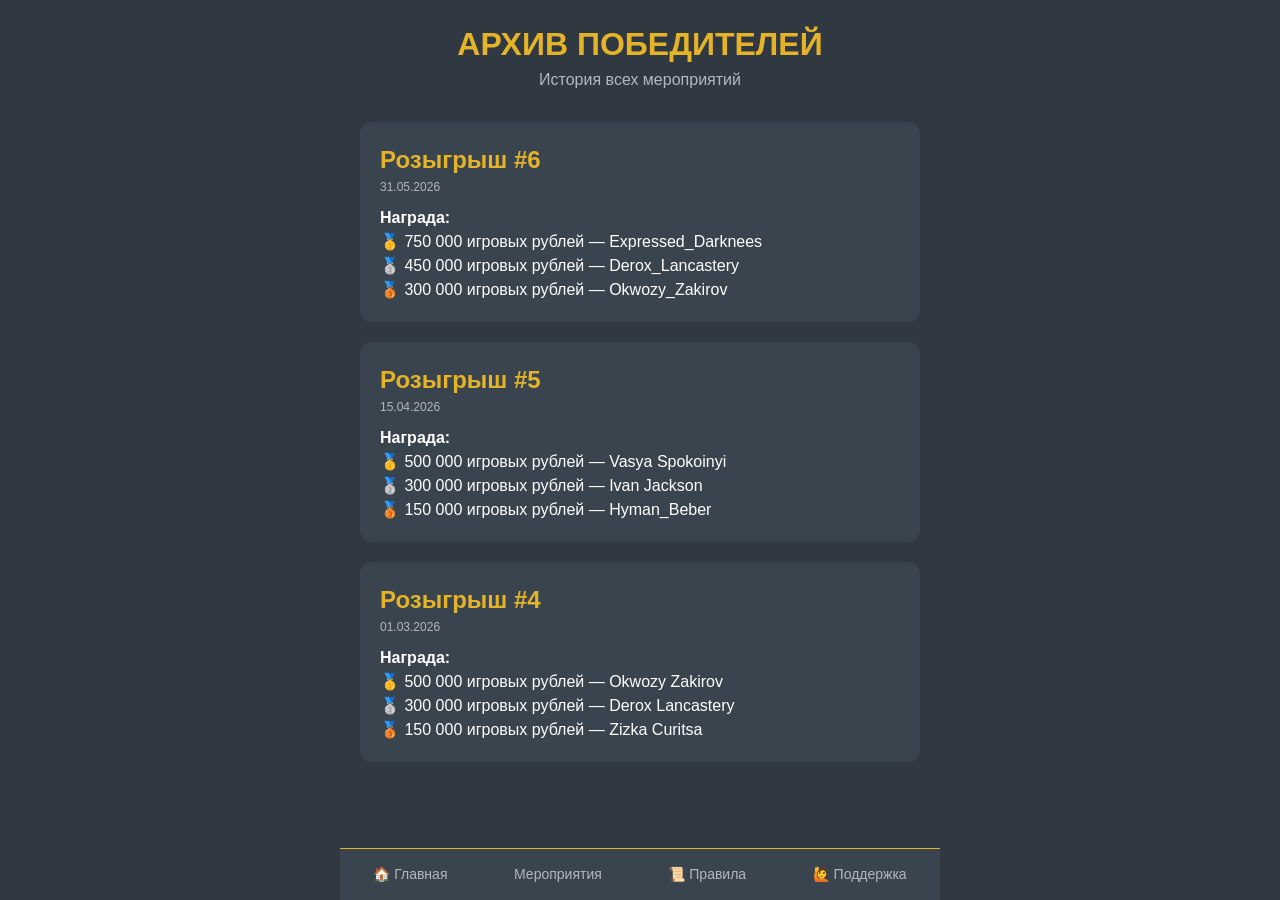
==== archive.html @ 907e0fd8 "Create archive.html" ====
<!DOCTYPE html>
<html lang="ru">
<head>
    <meta charset="UTF-8">
    <meta name="viewport" content="width=device-width, initial-scale=1.0">
    <title>Архив победителей - Grand Mobile Severnyi</title>
    <link rel="stylesheet" href="styles.css">
</head>
<body>

    <header style="text-align: center; margin-bottom: 30px;">
        <h1 class="gold">АРХИВ ПОБЕДИТЕЛЕЙ</h1>
        <p class="gray-text">История всех мероприятий</p>
    </header>

    <div class="card">
        <h2 class="gold">Розыгрыш #6</h2>
        <p class="gray-text" style="font-size: 12px;">31.05.2026</p>
        <p style="margin-top: 10px;"><strong>Награда:</strong></p>
        <p>🥇 750 000 игровых рублей — Expressed_Darknees</p>
        <p>🥈 450 000 игровых рублей — Derox_Lancastery</p>
        <p>🥉 300 000 игровых рублей — Okwozy_Zakirov</p>
    </div>

    <div class="card">
        <h2 class="gold">Розыгрыш #5</h2>
        <p class="gray-text" style="font-size: 12px;">15.04.2026</p>
        <p style="margin-top: 10px;"><strong>Награда:</strong></p>
        <p>🥇 500 000 игровых рублей — Vasya Spokoinyi</p>
        <p>🥈 300 000 игровых рублей — Ivan Jackson</p>
        <p>🥉 150 000 игровых рублей — Hyman_Beber</p>
    </div>

    <div class="card">
        <h2 class="gold">Розыгрыш #4</h2>
        <p class="gray-text" style="font-size: 12px;">01.03.2026</p>
        <p style="margin-top: 10px;"><strong>Награда:</strong></p>
        <p>🥇 500 000 игровых рублей — Okwozy Zakirov</p>
        <p>🥈 300 000 игровых рублей — Derox Lancastery</p>
        <p>🥉 150 000 игровых рублей — Zizka Curitsa</p>
    </div>

    <nav class="bottom-nav">
        <a href="index.html">🏠 Главная</a>
        <a href="events.html"> Мероприятия</a>
        <a href="rules.html">📜 Правила</a>
        <a href="support.html">🙋 Поддержка</a>
    </nav>

</body>
</html>
---- styles.css ----
* {
    margin: 0;
    padding: 0;
    box-sizing: border-box;
}

body {
    background-color: #303841;
    color: #ffffff;
    font-family: 'Segoe UI', Roboto, sans-serif;
    max-width: 600px;
    margin: 0 auto;
    padding: 20px 20px 90px 20px;
    line-height: 1.5;
}

h1, h2, h3 {
    font-weight: 600;
}

.gold {
    color: #e4b328;
}

.gray-text {
    color: #b0b8c1;
}

/* Карточки */
.card {
    background-color: #3a444f;
    border-radius: 12px;
    padding: 20px;
    margin: 20px 0;
}

.card-gold-border {
    border: 2px solid #e4b328;
    box-shadow: 0 0 15px rgba(228, 179, 40, 0.2);
}

/* Кнопки */
.btn {
    background-color: #e4b328;
    color: #303841;
    padding: 12px 24px;
    border-radius: 8px;
    text-decoration: none;
    display: inline-block;
    font-weight: bold;
    margin-top: 10px;
    border: none;
    cursor: pointer;
}

.btn-outline {
    background-color: transparent;
    color: #e4b328;
    border: 2px solid #e4b328;
    padding: 12px 24px;
    border-radius: 8px;
    text-decoration: none;
    display: inline-block;
    font-weight: bold;
    margin-top: 10px;
}

/* Нижняя навигация */
nav.bottom-nav {
    position: fixed;
    bottom: 0;
    left: 0;
    right: 0;
    background-color: #3a444f;
    border-top: 1px solid #e4b328;
    display: flex;
    justify-content: space-around;
    padding: 15px 0;
    max-width: 600px;
    margin: 0 auto;
    z-index: 100;
}

nav.bottom-nav a {
    color: #b0b8c1;
    text-decoration: none;
    font-size: 14px;
}

nav.bottom-nav a.active {
    color: #e4b328;
    font-weight: bold;
}

/* Заголовок страницы */
.page-title {
    text-align: center;
    font-size: 24px;
    margin: 30px 0 20px;
    letter-spacing: 1px;
}

/* Ссылки */
a {
    color: #e4b328;
    text-decoration: none;
}

a:hover {
    text-decoration: underline;
}

/* Таблица */
table {
    width: 100%;
    border-collapse: collapse;
    margin: 20px 0;
}

table th, table td {
    border: 1px solid #e4b328;
    padding: 10px;
    text-align: center;
}

table th {
    background-color: #3a444f;
    color: #e4b328;
}

/* Отзыв */
.review {
    background-color: #3a444f;
    border-radius: 12px;
    padding: 20px;
    margin: 20px 0;
    border-left: 4px solid #e4b328;
}

.review-author {
    color: #e4b328;
    font-weight: bold;
    font-size: 18px;
    margin-bottom: 10px;
}

.review-text {
    font-style: italic;
    color: #b0b8c1;
}
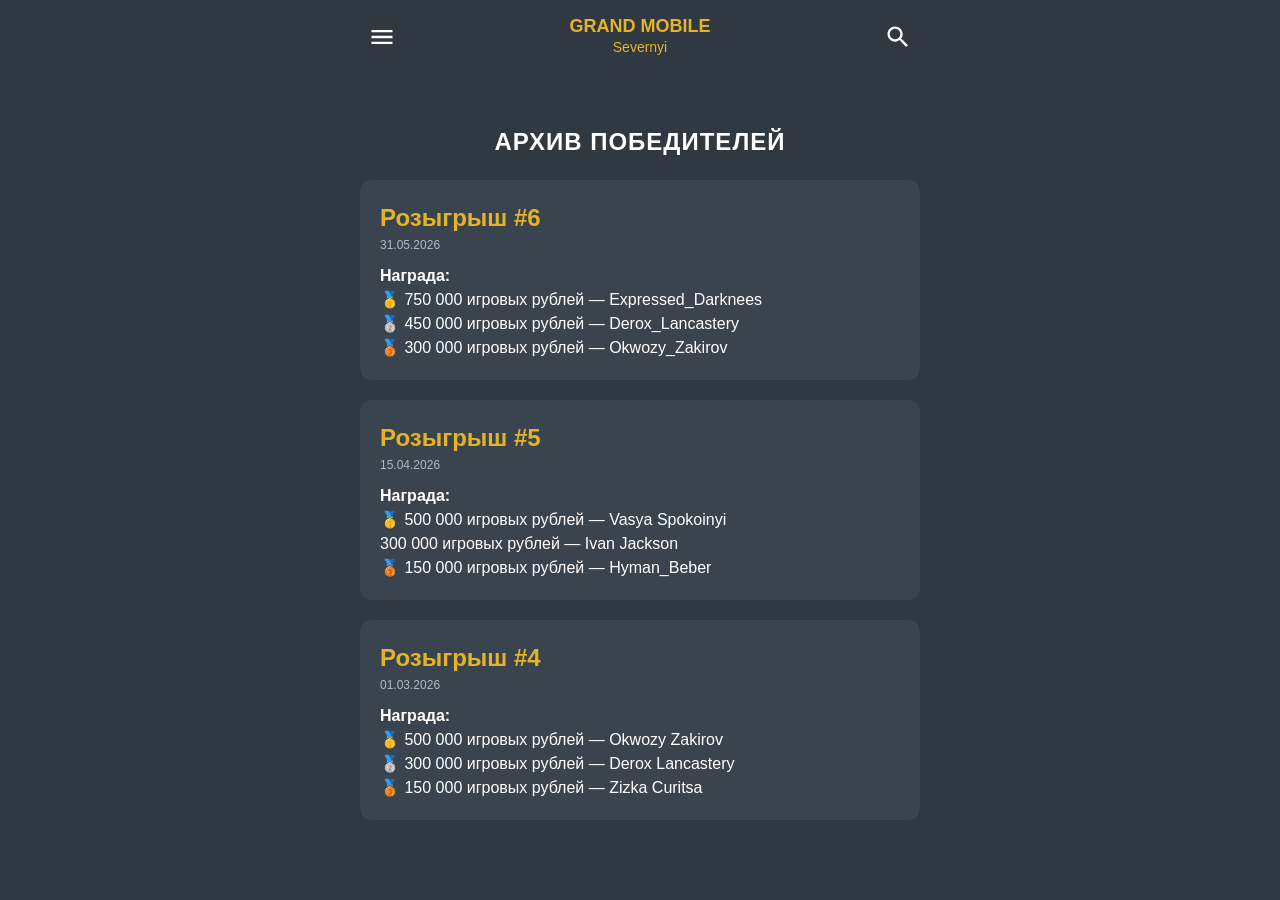
==== commit bfa7a4e0: "Update archive.html" ====
--- a/archive.html
+++ b/archive.html
@@ -8,44 +8,80 @@
 </head>
 <body>
 
-    <header style="text-align: center; margin-bottom: 30px;">
-        <h1 class="gold">АРХИВ ПОБЕДИТЕЛЕЙ</h1>
-        <p class="gray-text">История всех мероприятий</p>
+    <!-- Шапка -->
+    <header class="top-header">
+        <button class="header-icon" onclick="toggleMenu()">
+            <svg viewBox="0 0 24 24"><path d="M3 18h18v-2H3v2zm0-5h18v-2H3v2zm0-7v2h18V6H3z"/></svg>
+        </button>
+        <div class="header-logo">
+            <h1>GRAND MOBILE</h1>
+            <p>Severnyi</p>
+        </div>
+        <button class="header-icon">
+            <svg viewBox="0 0 24 24"><path d="M15.5 14h-.79l-.28-.27C15.41 12.59 16 11.11 16 9.5 16 5.91 13.09 3 9.5 3S3 5.91 3 9.5 5.91 16 9.5 16c1.61 0 3.09-.59 4.23-1.57l.27.28v.79l5 4.99L20.49 19l-4.99-5zm-6 0C7.01 14 5 11.99 5 9.5S7.01 5 9.5 5 14 7.01 14 9.5 11.99 14 9.5 14z"/></svg>
+        </button>
     </header>
 
-    <div class="card">
-        <h2 class="gold">Розыгрыш #6</h2>
-        <p class="gray-text" style="font-size: 12px;">31.05.2026</p>
-        <p style="margin-top: 10px;"><strong>Награда:</strong></p>
-        <p>🥇 750 000 игровых рублей — Expressed_Darknees</p>
-        <p>🥈 450 000 игровых рублей — Derox_Lancastery</p>
-        <p>🥉 300 000 игровых рублей — Okwozy_Zakirov</p>
+    <!-- Боковое меню -->
+    <div class="menu-overlay" id="menuOverlay"></div>
+    <nav class="side-menu" id="sideMenu">
+        <button class="menu-close" onclick="closeMenu()">
+            <svg viewBox="0 0 24 24"><path d="M19 6.41L17.59 5 12 10.59 6.41 5 5 6.41 10.59 12 5 17.59 6.41 19 12 13.41 17.59 19 19 17.59 13.41 12z"/></svg>
+        </button>
+        <ul class="menu-list">
+            <li><a href="index.html"><span class="menu-icon">🏠</span> Главная</a></li>
+            <li>
+                <button onclick="toggleSubmenu()">
+                    <span class="menu-icon">🎉</span> Мероприятия <span class="arrow-icon" id="eventsArrow">▼</span>
+                </button>
+                <div class="submenu" id="eventsSubmenu">
+                    <a href="events.html#referral">Приведи друга</a>
+                    <a href="events.html#lottery">Лотерея</a>
+                    <a href="events.html#auction">Аукцион</a>
+                </div>
+            </li>
+            <li><a href="rules.html"><span class="menu-icon">📜</span> Правила</a></li>
+            <li><a href="archive.html" class="active"><span class="menu-icon"></span> Архив победителей</a></li>
+            <li><a href="reviews.html"><span class="menu-icon">⭐</span> Отзывы</a></li>
+            <li><a href="support.html"><span class="menu-icon">🙋</span> Центр поддержки</a></li>
+        </ul>
+    </nav>
+
+    <!-- Контент -->
+    <div class="content">
+
+        <h2 class="page-title">АРХИВ ПОБЕДИТЕЛЕЙ</h2>
+
+        <div class="card">
+            <h2 class="gold">Розыгрыш #6</h2>
+            <p class="gray-text" style="font-size: 12px;">31.05.2026</p>
+            <p style="margin-top: 10px;"><strong>Награда:</strong></p>
+            <p>🥇 750 000 игровых рублей — Expressed_Darknees</p>
+            <p>🥈 450 000 игровых рублей — Derox_Lancastery</p>
+            <p>🥉 300 000 игровых рублей — Okwozy_Zakirov</p>
+        </div>
+
+        <div class="card">
+            <h2 class="gold">Розыгрыш #5</h2>
+            <p class="gray-text" style="font-size: 12px;">15.04.2026</p>
+            <p style="margin-top: 10px;"><strong>Награда:</strong></p>
+            <p>🥇 500 000 игровых рублей — Vasya Spokoinyi</p>
+            <p> 300 000 игровых рублей — Ivan Jackson</p>
+            <p>🥉 150 000 игровых рублей — Hyman_Beber</p>
+        </div>
+
+        <div class="card">
+            <h2 class="gold">Розыгрыш #4</h2>
+            <p class="gray-text" style="font-size: 12px;">01.03.2026</p>
+            <p style="margin-top: 10px;"><strong>Награда:</strong></p>
+            <p>🥇 500 000 игровых рублей — Okwozy Zakirov</p>
+            <p>🥈 300 000 игровых рублей — Derox Lancastery</p>
+            <p>🥉 150 000 игровых рублей — Zizka Curitsa</p>
+        </div>
+
     </div>
 
-    <div class="card">
-        <h2 class="gold">Розыгрыш #5</h2>
-        <p class="gray-text" style="font-size: 12px;">15.04.2026</p>
-        <p style="margin-top: 10px;"><strong>Награда:</strong></p>
-        <p>🥇 500 000 игровых рублей — Vasya Spokoinyi</p>
-        <p>🥈 300 000 игровых рублей — Ivan Jackson</p>
-        <p>🥉 150 000 игровых рублей — Hyman_Beber</p>
-    </div>
-
-    <div class="card">
-        <h2 class="gold">Розыгрыш #4</h2>
-        <p class="gray-text" style="font-size: 12px;">01.03.2026</p>
-        <p style="margin-top: 10px;"><strong>Награда:</strong></p>
-        <p>🥇 500 000 игровых рублей — Okwozy Zakirov</p>
-        <p>🥈 300 000 игровых рублей — Derox Lancastery</p>
-        <p>🥉 150 000 игровых рублей — Zizka Curitsa</p>
-    </div>
-
-    <nav class="bottom-nav">
-        <a href="index.html">🏠 Главная</a>
-        <a href="events.html"> Мероприятия</a>
-        <a href="rules.html">📜 Правила</a>
-        <a href="support.html">🙋 Поддержка</a>
-    </nav>
+    <script src="script.js"></script>
 
 </body>
-</html>+</html>
--- a/styles.css
+++ b/styles.css
@@ -10,7 +10,7 @@
     font-family: 'Segoe UI', Roboto, sans-serif;
     max-width: 600px;
     margin: 0 auto;
-    padding: 20px 20px 90px 20px;
+    padding: 0;
     line-height: 1.5;
 }
 
@@ -65,33 +65,6 @@
     margin-top: 10px;
 }
 
-/* Нижняя навигация */
-nav.bottom-nav {
-    position: fixed;
-    bottom: 0;
-    left: 0;
-    right: 0;
-    background-color: #3a444f;
-    border-top: 1px solid #e4b328;
-    display: flex;
-    justify-content: space-around;
-    padding: 15px 0;
-    max-width: 600px;
-    margin: 0 auto;
-    z-index: 100;
-}
-
-nav.bottom-nav a {
-    color: #b0b8c1;
-    text-decoration: none;
-    font-size: 14px;
-}
-
-nav.bottom-nav a.active {
-    color: #e4b328;
-    font-weight: bold;
-}
-
 /* Заголовок страницы */
 .page-title {
     text-align: center;
@@ -147,4 +120,182 @@
 .review-text {
     font-style: italic;
     color: #b0b8c1;
-}+}
+
+/* ===== ШАПКА ===== */
+.top-header {
+    display: flex;
+    justify-content: space-between;
+    align-items: center;
+    padding: 15px 20px;
+    background-color: #303841;
+    position: sticky;
+    top: 0;
+    z-index: 50;
+}
+
+.header-icon {
+    background: none;
+    border: none;
+    cursor: pointer;
+    padding: 8px;
+    display: flex;
+    align-items: center;
+    justify-content: center;
+}
+
+.header-icon svg {
+    width: 28px;
+    height: 28px;
+    fill: #ffffff;
+}
+
+.header-logo {
+    text-align: center;
+    flex: 1;
+}
+
+.header-logo h1 {
+    color: #e4b328;
+    font-size: 18px;
+    margin: 0;
+    line-height: 1.2;
+}
+
+.header-logo p {
+    color: #e4b328;
+    font-size: 14px;
+    margin: 0;
+}
+
+/* ===== БОКОВОЕ МЕНЮ ===== */
+.menu-overlay {
+    position: fixed;
+    top: 0;
+    left: 0;
+    right: 0;
+    bottom: 0;
+    background: rgba(0, 0, 0, 0.5);
+    z-index: 99;
+    opacity: 0;
+    visibility: hidden;
+    transition: all 0.3s ease;
+}
+
+.menu-overlay.open {
+    opacity: 1;
+    visibility: visible;
+}
+
+.side-menu {
+    position: fixed;
+    top: 0;
+    left: -300px;
+    width: 280px;
+    height: 100%;
+    background-color: #303841;
+    z-index: 100;
+    transition: left 0.3s ease;
+    overflow-y: auto;
+    padding: 20px 0;
+}
+
+.side-menu.open {
+    left: 0;
+}
+
+.menu-close {
+    position: absolute;
+    top: 15px;
+    right: 15px;
+    background: none;
+    border: none;
+    cursor: pointer;
+    padding: 8px;
+}
+
+.menu-close svg {
+    width: 24px;
+    height: 24px;
+    fill: #ffffff;
+}
+
+.menu-list {
+    list-style: none;
+    padding: 0;
+    margin: 60px 0 0 0;
+}
+
+.menu-list li {
+    border-bottom: 1px solid #3a444f;
+}
+
+.menu-list a, .menu-list button {
+    display: flex;
+    align-items: center;
+    padding: 16px 20px;
+    color: #ffffff;
+    text-decoration: none;
+    font-size: 16px;
+    transition: background 0.2s;
+    width: 100%;
+    background: none;
+    border: none;
+    cursor: pointer;
+    text-align: left;
+    font-family: inherit;
+}
+
+.menu-list a:hover, .menu-list button:hover {
+    background-color: #3a444f;
+}
+
+.menu-list a.active {
+    color: #e4b328;
+    background-color: #3a444f;
+}
+
+.menu-icon {
+    margin-right: 12px;
+    font-size: 20px;
+    width: 24px;
+    text-align: center;
+}
+
+/* Подменю мероприятий */
+.submenu {
+    max-height: 0;
+    overflow: hidden;
+    transition: max-height 0.3s ease;
+    background-color: #2a3239;
+}
+
+.submenu.open {
+    max-height: 200px;
+}
+
+.submenu a {
+    padding-left: 56px;
+    font-size: 14px;
+    color: #b0b8c1;
+}
+
+.submenu a::before {
+    content: '🎁';
+    margin-right: 8px;
+}
+
+.arrow-icon {
+    margin-left: auto;
+    transition: transform 0.3s ease;
+    font-size: 12px;
+}
+
+.arrow-icon.rotated {
+    transform: rotate(180deg);
+}
+
+/* Контент */
+.content {
+    padding: 20px;
+}
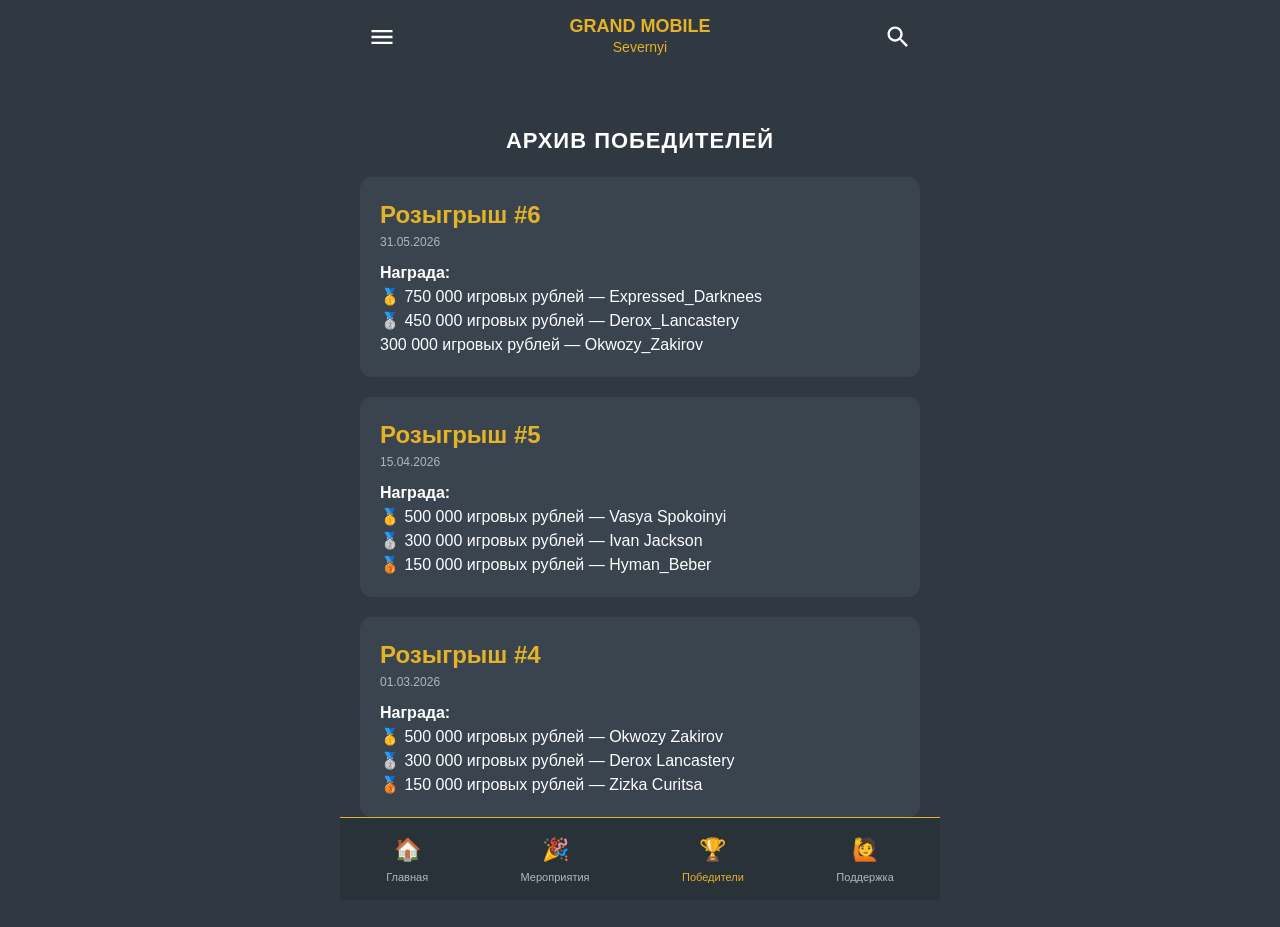
==== commit 5890fa7e: "Update archive.html" ====
--- a/archive.html
+++ b/archive.html
@@ -8,21 +8,16 @@
 </head>
 <body>
 
-    <!-- Шапка -->
     <header class="top-header">
         <button class="header-icon" onclick="toggleMenu()">
             <svg viewBox="0 0 24 24"><path d="M3 18h18v-2H3v2zm0-5h18v-2H3v2zm0-7v2h18V6H3z"/></svg>
         </button>
-        <div class="header-logo">
-            <h1>GRAND MOBILE</h1>
-            <p>Severnyi</p>
-        </div>
+        <div class="header-logo"><h1>GRAND MOBILE</h1><p>Severnyi</p></div>
         <button class="header-icon">
             <svg viewBox="0 0 24 24"><path d="M15.5 14h-.79l-.28-.27C15.41 12.59 16 11.11 16 9.5 16 5.91 13.09 3 9.5 3S3 5.91 3 9.5 5.91 16 9.5 16c1.61 0 3.09-.59 4.23-1.57l.27.28v.79l5 4.99L20.49 19l-4.99-5zm-6 0C7.01 14 5 11.99 5 9.5S7.01 5 9.5 5 14 7.01 14 9.5 11.99 14 9.5 14z"/></svg>
         </button>
     </header>
 
-    <!-- Боковое меню -->
     <div class="menu-overlay" id="menuOverlay"></div>
     <nav class="side-menu" id="sideMenu">
         <button class="menu-close" onclick="closeMenu()">
@@ -47,9 +42,7 @@
         </ul>
     </nav>
 
-    <!-- Контент -->
     <div class="content">
-
         <h2 class="page-title">АРХИВ ПОБЕДИТЕЛЕЙ</h2>
 
         <div class="card">
@@ -58,7 +51,7 @@
             <p style="margin-top: 10px;"><strong>Награда:</strong></p>
             <p>🥇 750 000 игровых рублей — Expressed_Darknees</p>
             <p>🥈 450 000 игровых рублей — Derox_Lancastery</p>
-            <p>🥉 300 000 игровых рублей — Okwozy_Zakirov</p>
+            <p> 300 000 игровых рублей — Okwozy_Zakirov</p>
         </div>
 
         <div class="card">
@@ -66,7 +59,7 @@
             <p class="gray-text" style="font-size: 12px;">15.04.2026</p>
             <p style="margin-top: 10px;"><strong>Награда:</strong></p>
             <p>🥇 500 000 игровых рублей — Vasya Spokoinyi</p>
-            <p> 300 000 игровых рублей — Ivan Jackson</p>
+            <p>🥈 300 000 игровых рублей — Ivan Jackson</p>
             <p>🥉 150 000 игровых рублей — Hyman_Beber</p>
         </div>
 
@@ -78,10 +71,15 @@
             <p>🥈 300 000 игровых рублей — Derox Lancastery</p>
             <p>🥉 150 000 игровых рублей — Zizka Curitsa</p>
         </div>
-
     </div>
 
+    <nav class="bottom-nav">
+        <a href="index.html"><span class="bottom-nav-icon">🏠</span><span>Главная</span></a>
+        <a href="events.html"><span class="bottom-nav-icon">🎉</span><span>Мероприятия</span></a>
+        <a href="archive.html" class="active"><span class="bottom-nav-icon">🏆</span><span>Победители</span></a>
+        <a href="support.html"><span class="bottom-nav-icon">🙋</span><span>Поддержка</span></a>
+    </nav>
+
     <script src="script.js"></script>
-
 </body>
 </html>
--- a/styles.css
+++ b/styles.css
@@ -10,21 +10,12 @@
     font-family: 'Segoe UI', Roboto, sans-serif;
     max-width: 600px;
     margin: 0 auto;
-    padding: 0;
     line-height: 1.5;
 }
 
-h1, h2, h3 {
-    font-weight: 600;
-}
-
-.gold {
-    color: #e4b328;
-}
-
-.gray-text {
-    color: #b0b8c1;
-}
+h1, h2, h3 { font-weight: 600; }
+.gold { color: #e4b328; }
+.gray-text { color: #b0b8c1; }
 
 /* Карточки */
 .card {
@@ -33,7 +24,6 @@
     padding: 20px;
     margin: 20px 0;
 }
-
 .card-gold-border {
     border: 2px solid #e4b328;
     box-shadow: 0 0 15px rgba(228, 179, 40, 0.2);
@@ -52,7 +42,6 @@
     border: none;
     cursor: pointer;
 }
-
 .btn-outline {
     background-color: transparent;
     color: #e4b328;
@@ -65,41 +54,22 @@
     margin-top: 10px;
 }
 
-/* Заголовок страницы */
+/* Заголовки секций */
 .page-title {
     text-align: center;
-    font-size: 24px;
+    font-size: 22px;
     margin: 30px 0 20px;
     letter-spacing: 1px;
 }
 
 /* Ссылки */
-a {
-    color: #e4b328;
-    text-decoration: none;
-}
-
-a:hover {
-    text-decoration: underline;
-}
+a { color: #e4b328; text-decoration: none; }
+a:hover { text-decoration: underline; }
 
 /* Таблица */
-table {
-    width: 100%;
-    border-collapse: collapse;
-    margin: 20px 0;
-}
-
-table th, table td {
-    border: 1px solid #e4b328;
-    padding: 10px;
-    text-align: center;
-}
-
-table th {
-    background-color: #3a444f;
-    color: #e4b328;
-}
+table { width: 100%; border-collapse: collapse; margin: 20px 0; }
+table th, table td { border: 1px solid #e4b328; padding: 10px; text-align: center; }
+table th { background-color: #3a444f; color: #e4b328; }
 
 /* Отзыв */
 .review {
@@ -109,18 +79,8 @@
     margin: 20px 0;
     border-left: 4px solid #e4b328;
 }
-
-.review-author {
-    color: #e4b328;
-    font-weight: bold;
-    font-size: 18px;
-    margin-bottom: 10px;
-}
-
-.review-text {
-    font-style: italic;
-    color: #b0b8c1;
-}
+.review-author { color: #e4b328; font-weight: bold; font-size: 18px; margin-bottom: 10px; }
+.review-text { font-style: italic; color: #b0b8c1; }
 
 /* ===== ШАПКА ===== */
 .top-header {
@@ -133,169 +93,73 @@
     top: 0;
     z-index: 50;
 }
-
 .header-icon {
-    background: none;
-    border: none;
-    cursor: pointer;
-    padding: 8px;
-    display: flex;
-    align-items: center;
-    justify-content: center;
+    background: none; border: none; cursor: pointer; padding: 8px;
+    display: flex; align-items: center; justify-content: center;
 }
-
-.header-icon svg {
-    width: 28px;
-    height: 28px;
-    fill: #ffffff;
-}
-
-.header-logo {
-    text-align: center;
-    flex: 1;
-}
-
-.header-logo h1 {
-    color: #e4b328;
-    font-size: 18px;
-    margin: 0;
-    line-height: 1.2;
-}
-
-.header-logo p {
-    color: #e4b328;
-    font-size: 14px;
-    margin: 0;
-}
+.header-icon svg { width: 28px; height: 28px; fill: #ffffff; }
+.header-logo { text-align: center; flex: 1; }
+.header-logo h1 { color: #e4b328; font-size: 18px; margin: 0; line-height: 1.2; }
+.header-logo p { color: #e4b328; font-size: 14px; margin: 0; }
 
 /* ===== БОКОВОЕ МЕНЮ ===== */
 .menu-overlay {
-    position: fixed;
-    top: 0;
-    left: 0;
-    right: 0;
-    bottom: 0;
-    background: rgba(0, 0, 0, 0.5);
-    z-index: 99;
-    opacity: 0;
-    visibility: hidden;
-    transition: all 0.3s ease;
+    position: fixed; top: 0; left: 0; right: 0; bottom: 0;
+    background: rgba(0, 0, 0, 0.5); z-index: 99;
+    opacity: 0; visibility: hidden; transition: all 0.3s ease;
 }
-
-.menu-overlay.open {
-    opacity: 1;
-    visibility: visible;
-}
+.menu-overlay.open { opacity: 1; visibility: visible; }
 
 .side-menu {
-    position: fixed;
-    top: 0;
-    left: -300px;
-    width: 280px;
-    height: 100%;
-    background-color: #303841;
-    z-index: 100;
-    transition: left 0.3s ease;
-    overflow-y: auto;
-    padding: 20px 0;
+    position: fixed; top: 0; left: -300px; width: 280px; height: 100%;
+    background-color: #303841; z-index: 100; transition: left 0.3s ease;
+    overflow-y: auto; padding: 20px 0;
 }
-
-.side-menu.open {
-    left: 0;
-}
+.side-menu.open { left: 0; }
 
 .menu-close {
-    position: absolute;
-    top: 15px;
-    right: 15px;
-    background: none;
-    border: none;
-    cursor: pointer;
-    padding: 8px;
+    position: absolute; top: 15px; right: 15px;
+    background: none; border: none; cursor: pointer; padding: 8px;
 }
+.menu-close svg { width: 24px; height: 24px; fill: #ffffff; }
 
-.menu-close svg {
-    width: 24px;
-    height: 24px;
-    fill: #ffffff;
+.menu-list { list-style: none; padding: 0; margin: 60px 0 0 0; }
+.menu-list li { border-bottom: 1px solid #3a444f; }
+.menu-list a, .menu-list button {
+    display: flex; align-items: center; padding: 16px 20px;
+    color: #ffffff; text-decoration: none; font-size: 16px;
+    transition: background 0.2s; width: 100%; background: none;
+    border: none; cursor: pointer; text-align: left; font-family: inherit;
 }
+.menu-list a:hover, .menu-list button:hover { background-color: #3a444f; text-decoration: none; }
+.menu-list a.active { color: #e4b328; background-color: #3a444f; }
+.menu-icon { margin-right: 12px; font-size: 20px; width: 24px; text-align: center; }
 
-.menu-list {
-    list-style: none;
-    padding: 0;
-    margin: 60px 0 0 0;
-}
-
-.menu-list li {
-    border-bottom: 1px solid #3a444f;
-}
-
-.menu-list a, .menu-list button {
-    display: flex;
-    align-items: center;
-    padding: 16px 20px;
-    color: #ffffff;
-    text-decoration: none;
-    font-size: 16px;
-    transition: background 0.2s;
-    width: 100%;
-    background: none;
-    border: none;
-    cursor: pointer;
-    text-align: left;
-    font-family: inherit;
-}
-
-.menu-list a:hover, .menu-list button:hover {
-    background-color: #3a444f;
-}
-
-.menu-list a.active {
-    color: #e4b328;
-    background-color: #3a444f;
-}
-
-.menu-icon {
-    margin-right: 12px;
-    font-size: 20px;
-    width: 24px;
-    text-align: center;
-}
-
-/* Подменю мероприятий */
 .submenu {
-    max-height: 0;
-    overflow: hidden;
-    transition: max-height 0.3s ease;
+    max-height: 0; overflow: hidden; transition: max-height 0.3s ease;
     background-color: #2a3239;
 }
+.submenu.open { max-height: 200px; }
+.submenu a { padding-left: 56px; font-size: 14px; color: #b0b8c1; }
+.submenu a::before { content: '🎁'; margin-right: 8px; }
+.arrow-icon { margin-left: auto; transition: transform 0.3s ease; font-size: 12px; }
+.arrow-icon.rotated { transform: rotate(180deg); }
 
-.submenu.open {
-    max-height: 200px;
+/* ===== НИЖНЯЯ НАВИГАЦИЯ (КАК В ПРИЛОЖЕНИИ) ===== */
+.bottom-nav {
+    position: fixed; bottom: 0; left: 0; right: 0;
+    background-color: #2a3239; border-top: 1px solid #e4b328;
+    display: flex; justify-content: space-around;
+    padding: 10px 0; max-width: 600px; margin: 0 auto; z-index: 100;
 }
+.bottom-nav a {
+    display: flex; flex-direction: column; align-items: center;
+    text-decoration: none; color: #b0b8c1; font-size: 11px;
+    padding: 5px 10px; transition: color 0.2s;
+}
+.bottom-nav a:hover { color: #e4b328; text-decoration: none; }
+.bottom-nav a.active { color: #e4b328; }
+.bottom-nav-icon { font-size: 22px; margin-bottom: 3px; }
 
-.submenu a {
-    padding-left: 56px;
-    font-size: 14px;
-    color: #b0b8c1;
-}
-
-.submenu a::before {
-    content: '🎁';
-    margin-right: 8px;
-}
-
-.arrow-icon {
-    margin-left: auto;
-    transition: transform 0.3s ease;
-    font-size: 12px;
-}
-
-.arrow-icon.rotated {
-    transform: rotate(180deg);
-}
-
-/* Контент */
-.content {
-    padding: 20px;
-}
+/* Отступ для контента, чтобы нижняя панель не перекрывала текст */
+.content { padding: 20px 20px 90px 20px; }
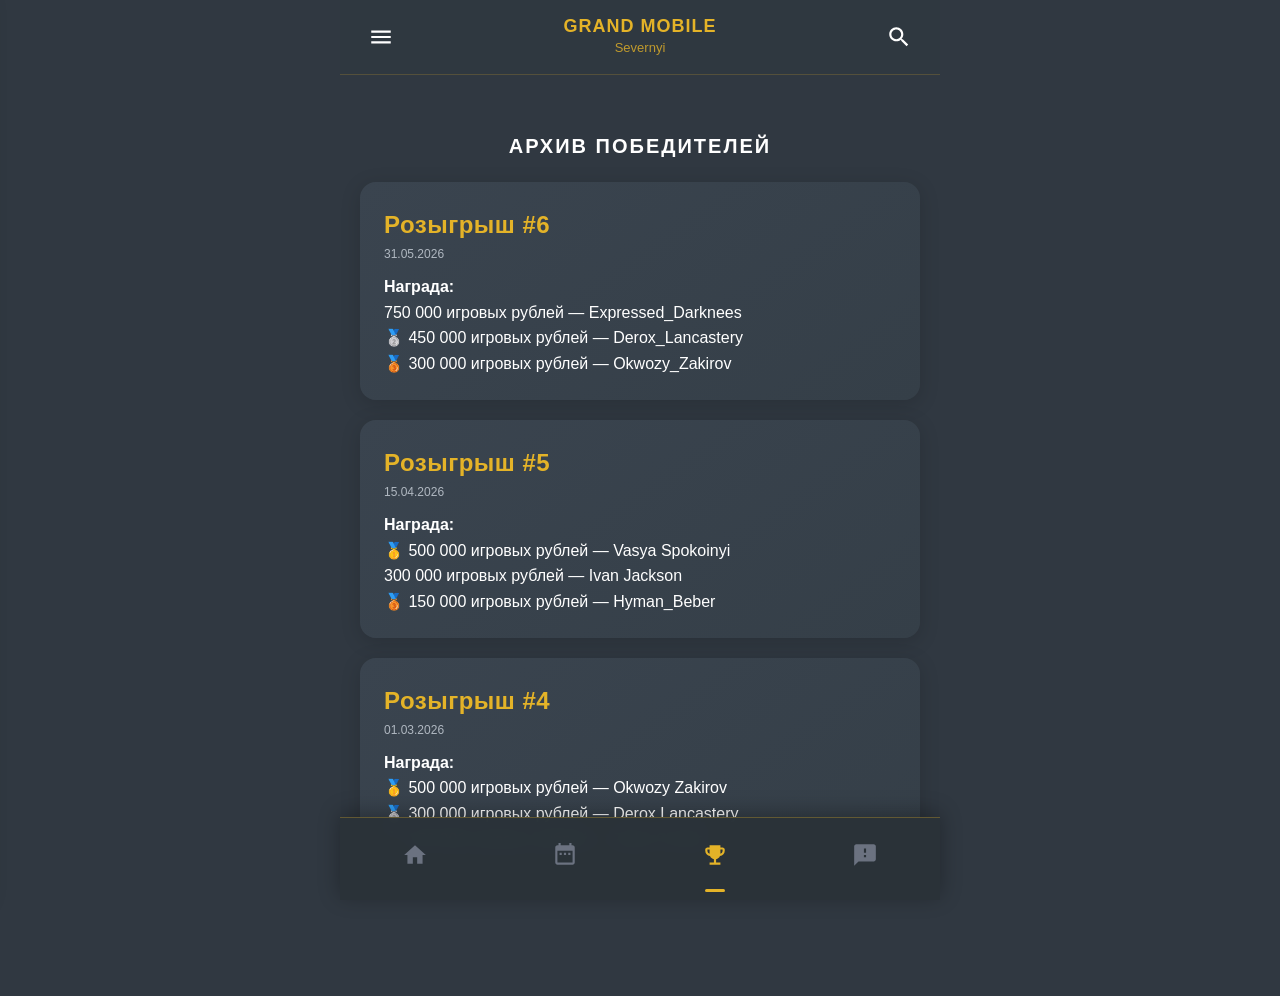
==== commit 791ad64c: "Update archive.html" ====
--- a/archive.html
+++ b/archive.html
@@ -36,37 +36,37 @@
                 </div>
             </li>
             <li><a href="rules.html"><span class="menu-icon">📜</span> Правила</a></li>
-            <li><a href="archive.html" class="active"><span class="menu-icon"></span> Архив победителей</a></li>
+            <li><a href="archive.html" class="active"><span class="menu-icon">🏆</span> Архив победителей</a></li>
             <li><a href="reviews.html"><span class="menu-icon">⭐</span> Отзывы</a></li>
             <li><a href="support.html"><span class="menu-icon">🙋</span> Центр поддержки</a></li>
         </ul>
     </nav>
 
     <div class="content">
-        <h2 class="page-title">АРХИВ ПОБЕДИТЕЛЕЙ</h2>
+        <h2 class="page-title">Архив победителей</h2>
 
         <div class="card">
             <h2 class="gold">Розыгрыш #6</h2>
             <p class="gray-text" style="font-size: 12px;">31.05.2026</p>
-            <p style="margin-top: 10px;"><strong>Награда:</strong></p>
-            <p>🥇 750 000 игровых рублей — Expressed_Darknees</p>
+            <p class="mt-10"><strong>Награда:</strong></p>
+            <p> 750 000 игровых рублей — Expressed_Darknees</p>
             <p>🥈 450 000 игровых рублей — Derox_Lancastery</p>
-            <p> 300 000 игровых рублей — Okwozy_Zakirov</p>
+            <p>🥉 300 000 игровых рублей — Okwozy_Zakirov</p>
         </div>
 
         <div class="card">
             <h2 class="gold">Розыгрыш #5</h2>
             <p class="gray-text" style="font-size: 12px;">15.04.2026</p>
-            <p style="margin-top: 10px;"><strong>Награда:</strong></p>
+            <p class="mt-10"><strong>Награда:</strong></p>
             <p>🥇 500 000 игровых рублей — Vasya Spokoinyi</p>
-            <p>🥈 300 000 игровых рублей — Ivan Jackson</p>
+            <p> 300 000 игровых рублей — Ivan Jackson</p>
             <p>🥉 150 000 игровых рублей — Hyman_Beber</p>
         </div>
 
         <div class="card">
             <h2 class="gold">Розыгрыш #4</h2>
             <p class="gray-text" style="font-size: 12px;">01.03.2026</p>
-            <p style="margin-top: 10px;"><strong>Награда:</strong></p>
+            <p class="mt-10"><strong>Награда:</strong></p>
             <p>🥇 500 000 игровых рублей — Okwozy Zakirov</p>
             <p>🥈 300 000 игровых рублей — Derox Lancastery</p>
             <p>🥉 150 000 игровых рублей — Zizka Curitsa</p>
@@ -74,10 +74,18 @@
     </div>
 
     <nav class="bottom-nav">
-        <a href="index.html"><span class="bottom-nav-icon">🏠</span><span>Главная</span></a>
-        <a href="events.html"><span class="bottom-nav-icon">🎉</span><span>Мероприятия</span></a>
-        <a href="archive.html" class="active"><span class="bottom-nav-icon">🏆</span><span>Победители</span></a>
-        <a href="support.html"><span class="bottom-nav-icon">🙋</span><span>Поддержка</span></a>
+        <a href="index.html" title="Главная">
+            <span class="bottom-nav-icon"><svg viewBox="0 0 24 24"><path d="M10 20v-6h4v6h5v-8h3L12 3 2 12h3v8z"/></svg></span>
+        </a>
+        <a href="events.html" title="Мероприятия">
+            <span class="bottom-nav-icon"><svg viewBox="0 0 24 24"><path d="M19 3h-1V1h-2v2H8V1H6v2H5c-1.11 0-1.99.9-1.99 2L3 19c0 1.1.89 2 2 2h14c1.1 0 2-.9 2-2V5c0-1.1-.9-2-2-2zm0 16H5V8h14v11zM9 10H7v2h2v-2zm4 0h-2v2h2v-2zm4 0h-2v2h2v-2z"/></svg></span>
+        </a>
+        <a href="archive.html" class="active" title="Победители">
+            <span class="bottom-nav-icon"><svg viewBox="0 0 24 24"><path d="M19 5h-2V3H7v2H5c-1.1 0-2 .9-2 2v1c0 2.55 1.92 4.63 4.39 4.94.63 1.5 1.98 2.63 3.61 2.96V19H7v2h10v-2h-4v-3.1c1.63-.33 2.98-1.46 3.61-2.96C19.08 12.63 21 10.55 21 8V7c0-1.1-.9-2-2-2zM5 8V7h2v3.82C5.84 10.4 5 9.3 5 8zm14 0c0 1.3-.84 2.4-2 2.82V7h2v1z"/></svg></span>
+        </a>
+        <a href="support.html" title="Поддержка">
+            <span class="bottom-nav-icon"><svg viewBox="0 0 24 24"><path d="M20 2H4c-1.1 0-1.99.9-1.99 2L2 22l4-4h14c1.1 0 2-.9 2-2V4c0-1.1-.9-2-2-2zm-7 12h-2v-2h2v2zm0-4h-2V6h2v4z"/></svg></span>
+        </a>
     </nav>
 
     <script src="script.js"></script>
--- a/styles.css
+++ b/styles.css
@@ -7,159 +7,252 @@
 body {
     background-color: #303841;
     color: #ffffff;
-    font-family: 'Segoe UI', Roboto, sans-serif;
+    font-family: -apple-system, BlinkMacSystemFont, 'Segoe UI', Roboto, sans-serif;
     max-width: 600px;
     margin: 0 auto;
-    line-height: 1.5;
-}
-
-h1, h2, h3 { font-weight: 600; }
+    line-height: 1.6;
+    -webkit-font-smoothing: antialiased;
+}
+
+h1, h2, h3 { font-weight: 600; letter-spacing: 0.5px; }
 .gold { color: #e4b328; }
 .gray-text { color: #b0b8c1; }
 
-/* Карточки */
+/* ===== КАРТОЧКИ ===== */
 .card {
-    background-color: #3a444f;
-    border-radius: 12px;
-    padding: 20px;
+    background: linear-gradient(145deg, #3a444f, #353f48);
+    border-radius: 16px;
+    padding: 24px;
     margin: 20px 0;
-}
+    box-shadow: 0 4px 20px rgba(0, 0, 0, 0.15);
+    transition: transform 0.2s ease;
+}
+.card:hover { transform: translateY(-2px); }
+
 .card-gold-border {
     border: 2px solid #e4b328;
-    box-shadow: 0 0 15px rgba(228, 179, 40, 0.2);
-}
-
-/* Кнопки */
+    box-shadow: 0 0 25px rgba(228, 179, 40, 0.25), 0 4px 20px rgba(0, 0, 0, 0.15);
+}
+
+/* ===== КНОПКИ ===== */
 .btn {
-    background-color: #e4b328;
+    background: linear-gradient(135deg, #e4b328, #c99a1f);
     color: #303841;
-    padding: 12px 24px;
-    border-radius: 8px;
+    padding: 14px 28px;
+    border-radius: 12px;
     text-decoration: none;
     display: inline-block;
-    font-weight: bold;
-    margin-top: 10px;
+    font-weight: 700;
+    margin-top: 15px;
     border: none;
     cursor: pointer;
-}
+    transition: all 0.2s ease;
+    box-shadow: 0 4px 15px rgba(228, 179, 40, 0.3);
+}
+.btn:hover {
+    transform: translateY(-2px);
+    box-shadow: 0 6px 20px rgba(228, 179, 40, 0.4);
+    text-decoration: none;
+    color: #303841;
+}
+
 .btn-outline {
-    background-color: transparent;
+    background: transparent;
     color: #e4b328;
     border: 2px solid #e4b328;
-    padding: 12px 24px;
-    border-radius: 8px;
+    padding: 14px 28px;
+    border-radius: 12px;
     text-decoration: none;
     display: inline-block;
-    font-weight: bold;
-    margin-top: 10px;
-}
-
-/* Заголовки секций */
+    font-weight: 700;
+    margin-top: 15px;
+    transition: all 0.2s ease;
+}
+.btn-outline:hover {
+    background: #e4b328;
+    color: #303841;
+    text-decoration: none;
+}
+
+/* ===== ЗАГОЛОВКИ СЕКЦИЙ ===== */
 .page-title {
     text-align: center;
-    font-size: 22px;
-    margin: 30px 0 20px;
-    letter-spacing: 1px;
-}
-
-/* Ссылки */
-a { color: #e4b328; text-decoration: none; }
-a:hover { text-decoration: underline; }
-
-/* Таблица */
-table { width: 100%; border-collapse: collapse; margin: 20px 0; }
-table th, table td { border: 1px solid #e4b328; padding: 10px; text-align: center; }
-table th { background-color: #3a444f; color: #e4b328; }
-
-/* Отзыв */
+    font-size: 20px;
+    font-weight: 700;
+    margin: 35px 0 20px;
+    letter-spacing: 2px;
+    text-transform: uppercase;
+    color: #ffffff;
+}
+
+/* ===== ССЫЛКИ ===== */
+a { color: #e4b328; text-decoration: none; transition: color 0.2s; }
+a:hover { color: #f5c842; text-decoration: none; }
+
+/* ===== ТАБЛИЦА ===== */
+table { width: 100%; border-collapse: collapse; margin: 20px 0; background: #3a444f; border-radius: 12px; overflow: hidden; }
+table th, table td { border: 1px solid rgba(228, 179, 40, 0.3); padding: 12px; text-align: center; }
+table th { background: rgba(228, 179, 40, 0.15); color: #e4b328; font-weight: 600; }
+
+/* ===== ОТЗЫВ ===== */
 .review {
-    background-color: #3a444f;
-    border-radius: 12px;
-    padding: 20px;
+    background: linear-gradient(145deg, #3a444f, #353f48);
+    border-radius: 16px;
+    padding: 24px;
     margin: 20px 0;
     border-left: 4px solid #e4b328;
-}
-.review-author { color: #e4b328; font-weight: bold; font-size: 18px; margin-bottom: 10px; }
-.review-text { font-style: italic; color: #b0b8c1; }
+    box-shadow: 0 4px 20px rgba(0, 0, 0, 0.15);
+}
+.review-author { color: #e4b328; font-weight: 700; font-size: 18px; margin-bottom: 8px; }
+.review-text { font-style: italic; color: #b0b8c1; line-height: 1.7; }
 
 /* ===== ШАПКА ===== */
 .top-header {
     display: flex;
     justify-content: space-between;
     align-items: center;
-    padding: 15px 20px;
-    background-color: #303841;
+    padding: 16px 20px;
+    background: rgba(48, 56, 65, 0.95);
+    backdrop-filter: blur(10px);
     position: sticky;
     top: 0;
     z-index: 50;
+    border-bottom: 1px solid rgba(228, 179, 40, 0.2);
 }
 .header-icon {
     background: none; border: none; cursor: pointer; padding: 8px;
     display: flex; align-items: center; justify-content: center;
-}
-.header-icon svg { width: 28px; height: 28px; fill: #ffffff; }
+    border-radius: 8px; transition: background 0.2s;
+}
+.header-icon:hover { background: rgba(255, 255, 255, 0.1); }
+.header-icon svg { width: 26px; height: 26px; fill: #ffffff; }
 .header-logo { text-align: center; flex: 1; }
-.header-logo h1 { color: #e4b328; font-size: 18px; margin: 0; line-height: 1.2; }
-.header-logo p { color: #e4b328; font-size: 14px; margin: 0; }
+.header-logo h1 { color: #e4b328; font-size: 18px; margin: 0; line-height: 1.2; font-weight: 700; letter-spacing: 1px; }
+.header-logo p { color: #e4b328; font-size: 13px; margin: 0; opacity: 0.8; }
 
 /* ===== БОКОВОЕ МЕНЮ ===== */
 .menu-overlay {
     position: fixed; top: 0; left: 0; right: 0; bottom: 0;
-    background: rgba(0, 0, 0, 0.5); z-index: 99;
-    opacity: 0; visibility: hidden; transition: all 0.3s ease;
+    background: rgba(0, 0, 0, 0.6); backdrop-filter: blur(4px);
+    z-index: 99; opacity: 0; visibility: hidden; transition: all 0.3s ease;
 }
 .menu-overlay.open { opacity: 1; visibility: visible; }
 
 .side-menu {
     position: fixed; top: 0; left: -300px; width: 280px; height: 100%;
-    background-color: #303841; z-index: 100; transition: left 0.3s ease;
+    background: linear-gradient(180deg, #303841, #2a3239);
+    z-index: 100; transition: left 0.3s ease;
     overflow-y: auto; padding: 20px 0;
+    box-shadow: 4px 0 20px rgba(0, 0, 0, 0.3);
 }
 .side-menu.open { left: 0; }
 
 .menu-close {
     position: absolute; top: 15px; right: 15px;
     background: none; border: none; cursor: pointer; padding: 8px;
-}
+    border-radius: 8px; transition: background 0.2s;
+}
+.menu-close:hover { background: rgba(255, 255, 255, 0.1); }
 .menu-close svg { width: 24px; height: 24px; fill: #ffffff; }
 
 .menu-list { list-style: none; padding: 0; margin: 60px 0 0 0; }
-.menu-list li { border-bottom: 1px solid #3a444f; }
+.menu-list li { border-bottom: 1px solid rgba(255, 255, 255, 0.05); }
 .menu-list a, .menu-list button {
     display: flex; align-items: center; padding: 16px 20px;
-    color: #ffffff; text-decoration: none; font-size: 16px;
-    transition: background 0.2s; width: 100%; background: none;
+    color: #ffffff; text-decoration: none; font-size: 15px;
+    transition: all 0.2s; width: 100%; background: none;
     border: none; cursor: pointer; text-align: left; font-family: inherit;
 }
-.menu-list a:hover, .menu-list button:hover { background-color: #3a444f; text-decoration: none; }
-.menu-list a.active { color: #e4b328; background-color: #3a444f; }
-.menu-icon { margin-right: 12px; font-size: 20px; width: 24px; text-align: center; }
+.menu-list a:hover, .menu-list button:hover {
+    background: rgba(228, 179, 40, 0.1);
+    color: #e4b328;
+    text-decoration: none;
+}
+.menu-list a.active {
+    color: #e4b328;
+    background: rgba(228, 179, 40, 0.1);
+    border-left: 3px solid #e4b328;
+}
+.menu-icon { margin-right: 14px; font-size: 20px; width: 24px; text-align: center; }
 
 .submenu {
     max-height: 0; overflow: hidden; transition: max-height 0.3s ease;
-    background-color: #2a3239;
+    background: rgba(0, 0, 0, 0.2);
 }
 .submenu.open { max-height: 200px; }
-.submenu a { padding-left: 56px; font-size: 14px; color: #b0b8c1; }
-.submenu a::before { content: '🎁'; margin-right: 8px; }
-.arrow-icon { margin-left: auto; transition: transform 0.3s ease; font-size: 12px; }
+.submenu a { padding-left: 58px; font-size: 14px; color: #b0b8c1; }
+.submenu a::before { content: '•'; margin-right: 10px; color: #e4b328; }
+.arrow-icon { margin-left: auto; transition: transform 0.3s ease; font-size: 12px; color: #b0b8c1; }
 .arrow-icon.rotated { transform: rotate(180deg); }
 
-/* ===== НИЖНЯЯ НАВИГАЦИЯ (КАК В ПРИЛОЖЕНИИ) ===== */
+/* ===== НИЖНЯЯ НАВИГАЦИЯ (СОВРЕМЕННАЯ, БЕЗ ТЕКСТА) ===== */
 .bottom-nav {
-    position: fixed; bottom: 0; left: 0; right: 0;
-    background-color: #2a3239; border-top: 1px solid #e4b328;
-    display: flex; justify-content: space-around;
-    padding: 10px 0; max-width: 600px; margin: 0 auto; z-index: 100;
-}
+    position: fixed;
+    bottom: 0;
+    left: 50%;
+    transform: translateX(-50%);
+    width: 100%;
+    max-width: 600px;
+    background: rgba(42, 50, 57, 0.98);
+    backdrop-filter: blur(10px);
+    border-top: 1px solid rgba(228, 179, 40, 0.3);
+    display: flex;
+    justify-content: space-around;
+    padding: 12px 0 20px 0;
+    z-index: 100;
+    box-shadow: 0 -4px 20px rgba(0, 0, 0, 0.3);
+}
+
 .bottom-nav a {
-    display: flex; flex-direction: column; align-items: center;
-    text-decoration: none; color: #b0b8c1; font-size: 11px;
-    padding: 5px 10px; transition: color 0.2s;
-}
-.bottom-nav a:hover { color: #e4b328; text-decoration: none; }
-.bottom-nav a.active { color: #e4b328; }
-.bottom-nav-icon { font-size: 22px; margin-bottom: 3px; }
-
-/* Отступ для контента, чтобы нижняя панель не перекрывала текст */
-.content { padding: 20px 20px 90px 20px; }
+    display: flex;
+    align-items: center;
+    justify-content: center;
+    width: 50px;
+    height: 50px;
+    text-decoration: none;
+    color: #6b7280;
+    transition: all 0.3s ease;
+    border-radius: 12px;
+    position: relative;
+}
+
+.bottom-nav a:hover {
+    color: #e4b328;
+    background: rgba(228, 179, 40, 0.1);
+    text-decoration: none;
+}
+
+.bottom-nav a.active {
+    color: #e4b328;
+}
+
+.bottom-nav a.active::after {
+    content: '';
+    position: absolute;
+    bottom: -12px;
+    left: 50%;
+    transform: translateX(-50%);
+    width: 20px;
+    height: 3px;
+    background: #e4b328;
+    border-radius: 2px;
+}
+
+.bottom-nav-icon {
+    width: 26px;
+    height: 26px;
+}
+
+.bottom-nav-icon svg {
+    width: 100%;
+    height: 100%;
+    fill: currentColor;
+}
+
+/* ===== КОНТЕНТ ===== */
+.content { padding: 20px 20px 100px 20px; }
+
+/* ===== УТИЛИТЫ ===== */
+.text-center { text-align: center; }
+.mt-10 { margin-top: 10px; }
+.mt-20 { margin-top: 20px; }
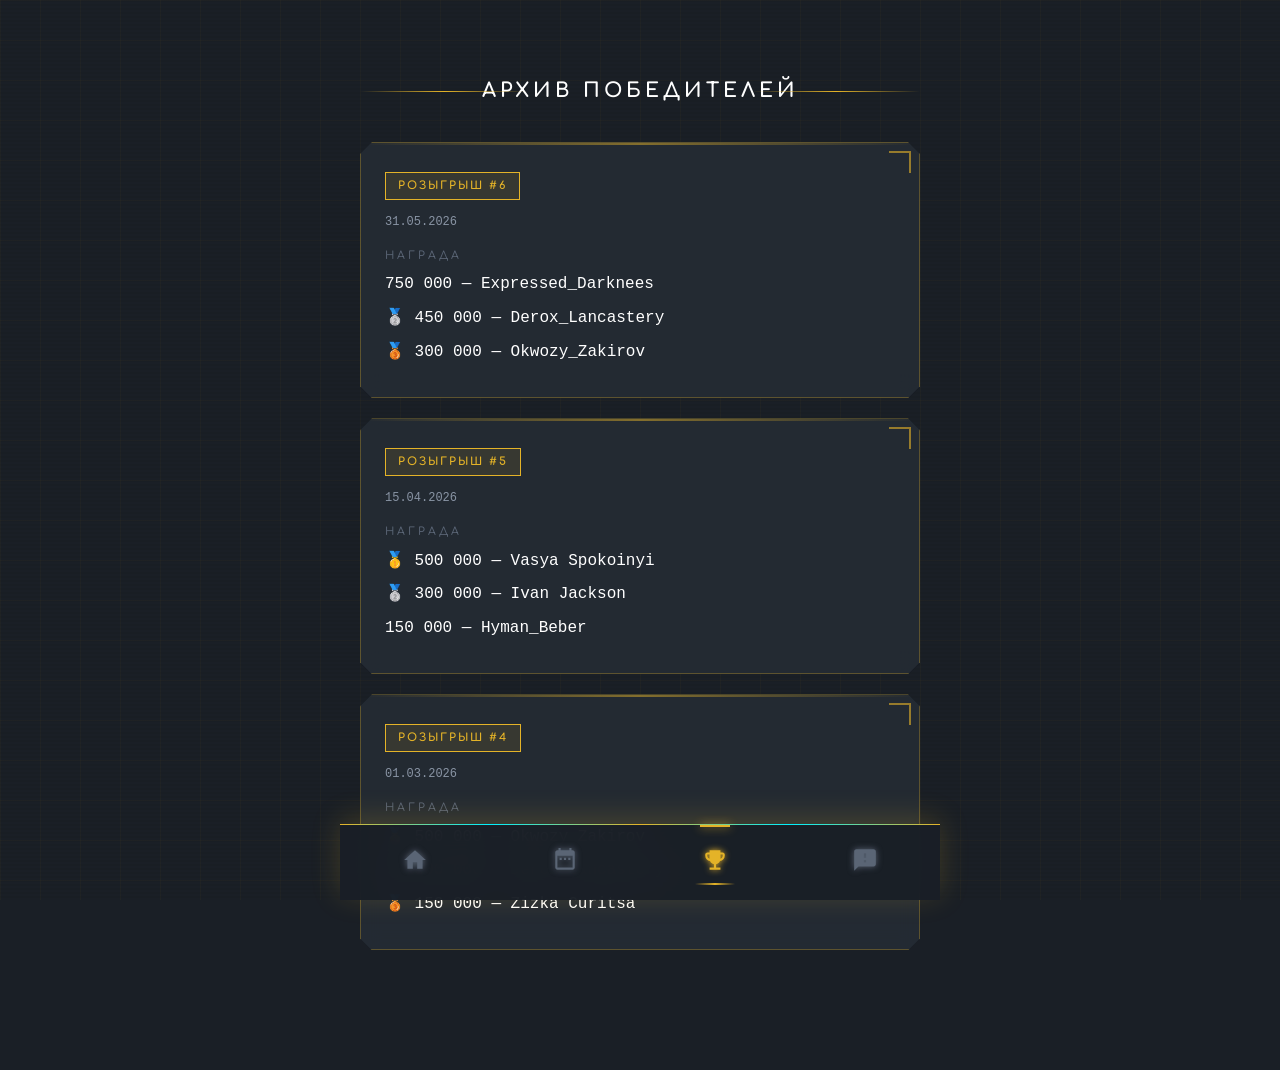
==== commit f271ff6f: "Update archive.html" ====
--- a/archive.html
+++ b/archive.html
@@ -8,68 +8,34 @@
 </head>
 <body>
 
-    <header class="top-header">
-        <button class="header-icon" onclick="toggleMenu()">
-            <svg viewBox="0 0 24 24"><path d="M3 18h18v-2H3v2zm0-5h18v-2H3v2zm0-7v2h18V6H3z"/></svg>
-        </button>
-        <div class="header-logo"><h1>GRAND MOBILE</h1><p>Severnyi</p></div>
-        <button class="header-icon">
-            <svg viewBox="0 0 24 24"><path d="M15.5 14h-.79l-.28-.27C15.41 12.59 16 11.11 16 9.5 16 5.91 13.09 3 9.5 3S3 5.91 3 9.5 5.91 16 9.5 16c1.61 0 3.09-.59 4.23-1.57l.27.28v.79l5 4.99L20.49 19l-4.99-5zm-6 0C7.01 14 5 11.99 5 9.5S7.01 5 9.5 5 14 7.01 14 9.5 11.99 14 9.5 14z"/></svg>
-        </button>
-    </header>
-
-    <div class="menu-overlay" id="menuOverlay"></div>
-    <nav class="side-menu" id="sideMenu">
-        <button class="menu-close" onclick="closeMenu()">
-            <svg viewBox="0 0 24 24"><path d="M19 6.41L17.59 5 12 10.59 6.41 5 5 6.41 10.59 12 5 17.59 6.41 19 12 13.41 17.59 19 19 17.59 13.41 12z"/></svg>
-        </button>
-        <ul class="menu-list">
-            <li><a href="index.html"><span class="menu-icon">🏠</span> Главная</a></li>
-            <li>
-                <button onclick="toggleSubmenu()">
-                    <span class="menu-icon">🎉</span> Мероприятия <span class="arrow-icon" id="eventsArrow">▼</span>
-                </button>
-                <div class="submenu" id="eventsSubmenu">
-                    <a href="events.html#referral">Приведи друга</a>
-                    <a href="events.html#lottery">Лотерея</a>
-                    <a href="events.html#auction">Аукцион</a>
-                </div>
-            </li>
-            <li><a href="rules.html"><span class="menu-icon">📜</span> Правила</a></li>
-            <li><a href="archive.html" class="active"><span class="menu-icon">🏆</span> Архив победителей</a></li>
-            <li><a href="reviews.html"><span class="menu-icon">⭐</span> Отзывы</a></li>
-            <li><a href="support.html"><span class="menu-icon">🙋</span> Центр поддержки</a></li>
-        </ul>
-    </nav>
-
     <div class="content">
         <h2 class="page-title">Архив победителей</h2>
 
         <div class="card">
-            <h2 class="gold">Розыгрыш #6</h2>
-            <p class="gray-text" style="font-size: 12px;">31.05.2026</p>
-            <p class="mt-10"><strong>Награда:</strong></p>
-            <p> 750 000 игровых рублей — Expressed_Darknees</p>
-            <p>🥈 450 000 игровых рублей — Derox_Lancastery</p>
-            <p>🥉 300 000 игровых рублей — Okwozy_Zakirov</p>
+            <div class="tech-badge">РОЗЫГРЫШ #6</div>
+            <p class="gray-text" style="font-size: 12px; font-family: 'Share Tech Mono', monospace; margin-top: 8px;">31.05.2026</p>
+            <div class="tech-label" style="margin-top: 15px;">НАГРАДА</div>
+            <p style="margin: 8px 0; font-family: 'Share Tech Mono', monospace;"> 750 000 — Expressed_Darknees</p>
+            <p style="margin: 8px 0; font-family: 'Share Tech Mono', monospace;">🥈 450 000 — Derox_Lancastery</p>
+            <p style="margin: 8px 0; font-family: 'Share Tech Mono', monospace;">🥉 300 000 — Okwozy_Zakirov</p>
         </div>
 
         <div class="card">
-            <h2 class="gold">Розыгрыш #5</h2>
-            <p class="gray-text" style="font-size: 12px;">15.04.2026</p>
-            <p class="mt-10"><strong>Награда:</strong></p>
-            <p>🥇 500 000 игровых рублей — Vasya Spokoinyi</p>
-            <p> 300 000 игровых рублей — Ivan Jackson</p>
-            <p>🥉 150 000 игровых рублей — Hyman_Beber</p>
+            <div class="tech-badge">РОЗЫГРЫШ #5</div>
+            <p class="gray-text" style="font-size: 12px; font-family: 'Share Tech Mono', monospace; margin-top: 8px;">15.04.2026</p>
+            <div class="tech-label" style="margin-top: 15px;">НАГРАДА</div>
+            <p style="margin: 8px 0; font-family: 'Share Tech Mono', monospace;">🥇 500 000 — Vasya Spokoinyi</p>
+            <p style="margin: 8px 0; font-family: 'Share Tech Mono', monospace;">🥈 300 000 — Ivan Jackson</p>
+            <p style="margin: 8px 0; font-family: 'Share Tech Mono', monospace;"> 150 000 — Hyman_Beber</p>
         </div>
 
         <div class="card">
-            <h2 class="gold">Розыгрыш #4</h2>
-            <p class="gray-text" style="font-size: 12px;">01.03.2026</p>
-            <p class="mt-10"><strong>Награда:</strong></p>
-            <p>🥇 500 000 игровых рублей — Okwozy Zakirov</p>
-            <p>🥈 300 000 игровых рублей — Derox Lancastery</p>
-            <p>🥉 150 000 игровых рублей — Zizka Curitsa</p>
+            <div class="tech-badge">РОЗЫГРЫШ #4</div>
+            <p class="gray-text" style="font-size: 12px; font-family: 'Share Tech Mono', monospace; margin-top: 8px;">01.03.2026</p>
+            <div class="tech-label" style="margin-top: 15px;">НАГРАДА</div>
+            <p style="margin: 8px 0; font-family: 'Share Tech Mono', monospace;">🥇 500 000 — Okwozy Zakirov</p>
+            <p style="margin: 8px 0; font-family: 'Share Tech Mono', monospace;">🥈 300 000 — Derox Lancastery</p>
+            <p style="margin: 8px 0; font-family: 'Share Tech Mono', monospace;">🥉 150 000 — Zizka Curitsa</p>
         </div>
     </div>
 
@@ -88,6 +54,5 @@
         </a>
     </nav>
 
-    <script src="script.js"></script>
 </body>
 </html>
--- a/styles.css
+++ b/styles.css
@@ -1,3 +1,19 @@
+@import url('https://fonts.googleapis.com/css2?family=Comfortaa:wght@300;400;500;600;700&display=swap');
+
+:root {
+    --bg-primary: #1a1f26;
+    --bg-secondary: #242b35;
+    --bg-card: rgba(42, 50, 60, 0.6);
+    --accent-gold: #e4b328;
+    --accent-gold-glow: rgba(228, 179, 40, 0.6);
+    --accent-cyan: #00f0ff;
+    --accent-cyan-glow: rgba(0, 240, 255, 0.4);
+    --text-white: #ffffff;
+    --text-gray: #8a95a5;
+    --text-dim: #5a6575;
+    --border-tech: rgba(228, 179, 40, 0.3);
+}
+
 * {
     margin: 0;
     padding: 0;
@@ -5,72 +21,183 @@
 }
 
 body {
-    background-color: #303841;
-    color: #ffffff;
-    font-family: -apple-system, BlinkMacSystemFont, 'Segoe UI', Roboto, sans-serif;
+    background-color: var(--bg-primary);
+    color: var(--text-white);
+    font-family: 'Comfortaa', cursive;
+    font-weight: 400;
     max-width: 600px;
     margin: 0 auto;
     line-height: 1.6;
     -webkit-font-smoothing: antialiased;
-}
-
-h1, h2, h3 { font-weight: 600; letter-spacing: 0.5px; }
-.gold { color: #e4b328; }
-.gray-text { color: #b0b8c1; }
-
-/* ===== КАРТОЧКИ ===== */
+    position: relative;
+    min-height: 100vh;
+    overflow-x: hidden;
+}
+
+/* Сетка на фоне */
+body::before {
+    content: '';
+    position: fixed;
+    top: 0;
+    left: 0;
+    right: 0;
+    bottom: 0;
+    background-image: 
+        linear-gradient(rgba(228, 179, 40, 0.03) 1px, transparent 1px),
+        linear-gradient(90deg, rgba(228, 179, 40, 0.03) 1px, transparent 1px);
+    background-size: 40px 40px;
+    pointer-events: none;
+    z-index: 0;
+}
+
+/* Эффект сканлайна */
+body::after {
+    content: '';
+    position: fixed;
+    top: 0;
+    left: 0;
+    right: 0;
+    bottom: 0;
+    background: repeating-linear-gradient(
+        0deg,
+        transparent,
+        transparent 2px,
+        rgba(0, 0, 0, 0.03) 2px,
+        rgba(0, 0, 0, 0.03) 4px
+    );
+    pointer-events: none;
+    z-index: 1;
+}
+
+.content {
+    position: relative;
+    z-index: 2;
+    padding: 20px 20px 100px 20px;
+}
+
+h1, h2, h3 {
+    font-family: 'Comfortaa', cursive;
+    font-weight: 700;
+    letter-spacing: 1px;
+}
+
+.gold { 
+    color: var(--accent-gold);
+    text-shadow: 0 0 10px var(--accent-gold-glow);
+}
+.gray-text { color: var(--text-gray); }
+
+/* ===== КАРТОЧКИ (СТЕКЛЯННЫЕ) ===== */
 .card {
-    background: linear-gradient(145deg, #3a444f, #353f48);
-    border-radius: 16px;
+    background: var(--bg-card);
+    backdrop-filter: blur(10px);
+    -webkit-backdrop-filter: blur(10px);
+    border: 1px solid var(--border-tech);
+    border-radius: 4px;
     padding: 24px;
     margin: 20px 0;
-    box-shadow: 0 4px 20px rgba(0, 0, 0, 0.15);
-    transition: transform 0.2s ease;
-}
-.card:hover { transform: translateY(-2px); }
+    position: relative;
+    transition: all 0.3s ease;
+    clip-path: polygon(
+        0 12px, 12px 0, 
+        calc(100% - 12px) 0, 100% 12px,
+        100% calc(100% - 12px), calc(100% - 12px) 100%,
+        12px 100%, 0 calc(100% - 12px)
+    );
+}
+
+.card::before {
+    content: '';
+    position: absolute;
+    top: 0;
+    left: 0;
+    right: 0;
+    height: 2px;
+    background: linear-gradient(90deg, transparent, var(--accent-gold), transparent);
+    opacity: 0.5;
+}
+
+.card:hover {
+    border-color: var(--accent-gold);
+    box-shadow: 0 0 20px rgba(228, 179, 40, 0.2), inset 0 0 20px rgba(228, 179, 40, 0.05);
+    transform: translateY(-2px);
+}
 
 .card-gold-border {
-    border: 2px solid #e4b328;
-    box-shadow: 0 0 25px rgba(228, 179, 40, 0.25), 0 4px 20px rgba(0, 0, 0, 0.15);
+    border: 1px solid var(--accent-gold);
+    box-shadow: 0 0 30px rgba(228, 179, 40, 0.3), inset 0 0 30px rgba(228, 179, 40, 0.05);
+    animation: pulse-gold 3s ease-in-out infinite;
+}
+
+@keyframes pulse-gold {
+    0%, 100% { box-shadow: 0 0 30px rgba(228, 179, 40, 0.3), inset 0 0 30px rgba(228, 179, 40, 0.05); }
+    50% { box-shadow: 0 0 50px rgba(228, 179, 40, 0.5), inset 0 0 40px rgba(228, 179, 40, 0.1); }
+}
+
+/* Угловые декорации карточек */
+.card::after {
+    content: '';
+    position: absolute;
+    top: 8px;
+    right: 8px;
+    width: 20px;
+    height: 20px;
+    border-top: 2px solid var(--accent-gold);
+    border-right: 2px solid var(--accent-gold);
+    opacity: 0.6;
 }
 
 /* ===== КНОПКИ ===== */
 .btn {
-    background: linear-gradient(135deg, #e4b328, #c99a1f);
-    color: #303841;
+    background: linear-gradient(135deg, var(--accent-gold), #c99a1f);
+    color: #1a1f26;
     padding: 14px 28px;
-    border-radius: 12px;
+    border-radius: 2px;
     text-decoration: none;
     display: inline-block;
     font-weight: 700;
+    font-family: 'Comfortaa', cursive;
+    font-size: 13px;
+    letter-spacing: 2px;
+    text-transform: uppercase;
     margin-top: 15px;
     border: none;
     cursor: pointer;
-    transition: all 0.2s ease;
-    box-shadow: 0 4px 15px rgba(228, 179, 40, 0.3);
-}
+    transition: all 0.3s ease;
+    position: relative;
+    clip-path: polygon(10px 0, 100% 0, 100% calc(100% - 10px), calc(100% - 10px) 100%, 0 100%, 0 10px);
+    box-shadow: 0 0 20px rgba(228, 179, 40, 0.4);
+}
+
 .btn:hover {
+    box-shadow: 0 0 30px rgba(228, 179, 40, 0.7);
+    text-decoration: none;
+    color: #1a1f26;
     transform: translateY(-2px);
-    box-shadow: 0 6px 20px rgba(228, 179, 40, 0.4);
-    text-decoration: none;
-    color: #303841;
 }
 
 .btn-outline {
     background: transparent;
-    color: #e4b328;
-    border: 2px solid #e4b328;
+    color: var(--accent-gold);
+    border: 1px solid var(--accent-gold);
     padding: 14px 28px;
-    border-radius: 12px;
+    border-radius: 2px;
     text-decoration: none;
     display: inline-block;
     font-weight: 700;
+    font-family: 'Comfortaa', cursive;
+    font-size: 13px;
+    letter-spacing: 2px;
+    text-transform: uppercase;
     margin-top: 15px;
-    transition: all 0.2s ease;
-}
+    transition: all 0.3s ease;
+    clip-path: polygon(10px 0, 100% 0, 100% calc(100% - 10px), calc(100% - 10px) 100%, 0 100%, 0 10px);
+}
+
 .btn-outline:hover {
-    background: #e4b328;
-    color: #303841;
+    background: var(--accent-gold);
+    color: #1a1f26;
+    box-shadow: 0 0 25px rgba(228, 179, 40, 0.5);
     text-decoration: none;
 }
 
@@ -79,113 +206,141 @@
     text-align: center;
     font-size: 20px;
     font-weight: 700;
-    margin: 35px 0 20px;
+    margin: 40px 0 20px;
+    letter-spacing: 4px;
+    text-transform: uppercase;
+    color: var(--text-white);
+    position: relative;
+    padding: 15px 0;
+}
+
+.page-title::before,
+.page-title::after {
+    content: '';
+    position: absolute;
+    top: 50%;
+    width: 30%;
+    height: 1px;
+    background: linear-gradient(90deg, transparent, var(--accent-gold), transparent);
+}
+
+.page-title::before { left: 0; }
+.page-title::after { right: 0; }
+
+/* ===== ССЫЛКИ ===== */
+a { 
+    color: var(--accent-gold); 
+    text-decoration: none; 
+    transition: all 0.2s;
+}
+a:hover { 
+    color: var(--accent-cyan);
+    text-shadow: 0 0 8px var(--accent-cyan-glow);
+    text-decoration: none; 
+}
+
+/* ===== ТАБЛИЦА ===== */
+table { 
+    width: 100%; 
+    border-collapse: separate;
+    border-spacing: 0;
+    margin: 20px 0; 
+    background: var(--bg-card);
+    border: 1px solid var(--border-tech);
+    border-radius: 4px;
+    overflow: hidden;
+    backdrop-filter: blur(10px);
+}
+table th, table td { 
+    border: 1px solid var(--border-tech); 
+    padding: 12px; 
+    text-align: center; 
+}
+table th { 
+    background: rgba(228, 179, 40, 0.1); 
+    color: var(--accent-gold); 
+    font-family: 'Comfortaa', cursive;
+    font-weight: 700;
+    font-size: 12px;
     letter-spacing: 2px;
     text-transform: uppercase;
-    color: #ffffff;
-}
-
-/* ===== ССЫЛКИ ===== */
-a { color: #e4b328; text-decoration: none; transition: color 0.2s; }
-a:hover { color: #f5c842; text-decoration: none; }
-
-/* ===== ТАБЛИЦА ===== */
-table { width: 100%; border-collapse: collapse; margin: 20px 0; background: #3a444f; border-radius: 12px; overflow: hidden; }
-table th, table td { border: 1px solid rgba(228, 179, 40, 0.3); padding: 12px; text-align: center; }
-table th { background: rgba(228, 179, 40, 0.15); color: #e4b328; font-weight: 600; }
+}
+table td {
+    font-family: 'Comfortaa', cursive;
+    font-size: 14px;
+}
 
 /* ===== ОТЗЫВ ===== */
 .review {
-    background: linear-gradient(145deg, #3a444f, #353f48);
-    border-radius: 16px;
+    background: var(--bg-card);
+    backdrop-filter: blur(10px);
+    border-radius: 4px;
     padding: 24px;
     margin: 20px 0;
-    border-left: 4px solid #e4b328;
-    box-shadow: 0 4px 20px rgba(0, 0, 0, 0.15);
-}
-.review-author { color: #e4b328; font-weight: 700; font-size: 18px; margin-bottom: 8px; }
-.review-text { font-style: italic; color: #b0b8c1; line-height: 1.7; }
-
-/* ===== ШАПКА ===== */
-.top-header {
-    display: flex;
-    justify-content: space-between;
-    align-items: center;
-    padding: 16px 20px;
-    background: rgba(48, 56, 65, 0.95);
-    backdrop-filter: blur(10px);
-    position: sticky;
-    top: 0;
-    z-index: 50;
-    border-bottom: 1px solid rgba(228, 179, 40, 0.2);
-}
-.header-icon {
-    background: none; border: none; cursor: pointer; padding: 8px;
-    display: flex; align-items: center; justify-content: center;
-    border-radius: 8px; transition: background 0.2s;
-}
-.header-icon:hover { background: rgba(255, 255, 255, 0.1); }
-.header-icon svg { width: 26px; height: 26px; fill: #ffffff; }
-.header-logo { text-align: center; flex: 1; }
-.header-logo h1 { color: #e4b328; font-size: 18px; margin: 0; line-height: 1.2; font-weight: 700; letter-spacing: 1px; }
-.header-logo p { color: #e4b328; font-size: 13px; margin: 0; opacity: 0.8; }
-
-/* ===== БОКОВОЕ МЕНЮ ===== */
-.menu-overlay {
-    position: fixed; top: 0; left: 0; right: 0; bottom: 0;
-    background: rgba(0, 0, 0, 0.6); backdrop-filter: blur(4px);
-    z-index: 99; opacity: 0; visibility: hidden; transition: all 0.3s ease;
-}
-.menu-overlay.open { opacity: 1; visibility: visible; }
-
-.side-menu {
-    position: fixed; top: 0; left: -300px; width: 280px; height: 100%;
-    background: linear-gradient(180deg, #303841, #2a3239);
-    z-index: 100; transition: left 0.3s ease;
-    overflow-y: auto; padding: 20px 0;
-    box-shadow: 4px 0 20px rgba(0, 0, 0, 0.3);
-}
-.side-menu.open { left: 0; }
-
-.menu-close {
-    position: absolute; top: 15px; right: 15px;
-    background: none; border: none; cursor: pointer; padding: 8px;
-    border-radius: 8px; transition: background 0.2s;
-}
-.menu-close:hover { background: rgba(255, 255, 255, 0.1); }
-.menu-close svg { width: 24px; height: 24px; fill: #ffffff; }
-
-.menu-list { list-style: none; padding: 0; margin: 60px 0 0 0; }
-.menu-list li { border-bottom: 1px solid rgba(255, 255, 255, 0.05); }
-.menu-list a, .menu-list button {
-    display: flex; align-items: center; padding: 16px 20px;
-    color: #ffffff; text-decoration: none; font-size: 15px;
-    transition: all 0.2s; width: 100%; background: none;
-    border: none; cursor: pointer; text-align: left; font-family: inherit;
-}
-.menu-list a:hover, .menu-list button:hover {
+    border-left: 3px solid var(--accent-gold);
+    position: relative;
+    clip-path: polygon(0 0, calc(100% - 15px) 0, 100% 15px, 100% 100%, 15px 100%, 0 calc(100% - 15px));
+}
+
+.review::before {
+    content: '"';
+    position: absolute;
+    top: -10px;
+    left: 15px;
+    font-size: 60px;
+    color: var(--accent-gold);
+    opacity: 0.3;
+    font-family: serif;
+}
+
+.review-author { 
+    color: var(--accent-gold); 
+    font-family: 'Comfortaa', cursive;
+    font-weight: 700; 
+    font-size: 16px; 
+    margin-bottom: 8px; 
+    letter-spacing: 1px;
+    text-shadow: 0 0 10px var(--accent-gold-glow);
+}
+.review-text { 
+    font-style: italic; 
+    color: var(--text-gray); 
+    line-height: 1.7; 
+    font-family: 'Comfortaa', cursive;
+}
+
+/* ===== ДЕКОРАТИВНЫЕ ЭЛЕМЕНТЫ ===== */
+.tech-line {
+    height: 1px;
+    background: linear-gradient(90deg, transparent, var(--accent-gold), transparent);
+    margin: 20px 0;
+    opacity: 0.5;
+}
+
+.tech-badge {
+    display: inline-block;
+    padding: 4px 12px;
     background: rgba(228, 179, 40, 0.1);
-    color: #e4b328;
-    text-decoration: none;
-}
-.menu-list a.active {
-    color: #e4b328;
-    background: rgba(228, 179, 40, 0.1);
-    border-left: 3px solid #e4b328;
-}
-.menu-icon { margin-right: 14px; font-size: 20px; width: 24px; text-align: center; }
-
-.submenu {
-    max-height: 0; overflow: hidden; transition: max-height 0.3s ease;
-    background: rgba(0, 0, 0, 0.2);
-}
-.submenu.open { max-height: 200px; }
-.submenu a { padding-left: 58px; font-size: 14px; color: #b0b8c1; }
-.submenu a::before { content: '•'; margin-right: 10px; color: #e4b328; }
-.arrow-icon { margin-left: auto; transition: transform 0.3s ease; font-size: 12px; color: #b0b8c1; }
-.arrow-icon.rotated { transform: rotate(180deg); }
-
-/* ===== НИЖНЯЯ НАВИГАЦИЯ (СОВРЕМЕННАЯ, БЕЗ ТЕКСТА) ===== */
+    border: 1px solid var(--accent-gold);
+    color: var(--accent-gold);
+    font-family: 'Comfortaa', cursive;
+    font-size: 11px;
+    font-weight: 700;
+    letter-spacing: 2px;
+    text-transform: uppercase;
+    margin: 5px 0;
+}
+
+.tech-label {
+    font-family: 'Comfortaa', cursive;
+    font-size: 11px;
+    font-weight: 500;
+    letter-spacing: 3px;
+    text-transform: uppercase;
+    color: var(--text-dim);
+}
+
+/* ===== НИЖНЯЯ НАВИГАЦИЯ ===== */
 .bottom-nav {
     position: fixed;
     bottom: 0;
@@ -193,14 +348,31 @@
     transform: translateX(-50%);
     width: 100%;
     max-width: 600px;
-    background: rgba(42, 50, 57, 0.98);
-    backdrop-filter: blur(10px);
-    border-top: 1px solid rgba(228, 179, 40, 0.3);
+    background: rgba(26, 31, 38, 0.95);
+    backdrop-filter: blur(15px);
+    -webkit-backdrop-filter: blur(15px);
+    border-top: 1px solid var(--accent-gold);
     display: flex;
     justify-content: space-around;
-    padding: 12px 0 20px 0;
+    padding: 10px 0 15px 0;
     z-index: 100;
-    box-shadow: 0 -4px 20px rgba(0, 0, 0, 0.3);
+    box-shadow: 0 -5px 30px rgba(228, 179, 40, 0.2);
+}
+
+.bottom-nav::before {
+    content: '';
+    position: absolute;
+    top: -1px;
+    left: 0;
+    right: 0;
+    height: 1px;
+    background: linear-gradient(90deg, transparent, var(--accent-cyan), var(--accent-gold), var(--accent-cyan), transparent);
+    animation: scan-line 4s linear infinite;
+}
+
+@keyframes scan-line {
+    0% { transform: translateX(-100%); }
+    100% { transform: translateX(100%); }
 }
 
 .bottom-nav a {
@@ -210,37 +382,50 @@
     width: 50px;
     height: 50px;
     text-decoration: none;
-    color: #6b7280;
+    color: var(--text-dim);
     transition: all 0.3s ease;
-    border-radius: 12px;
+    border-radius: 4px;
     position: relative;
 }
 
 .bottom-nav a:hover {
-    color: #e4b328;
+    color: var(--accent-gold);
     background: rgba(228, 179, 40, 0.1);
     text-decoration: none;
+    transform: translateY(-3px);
 }
 
 .bottom-nav a.active {
-    color: #e4b328;
-}
-
-.bottom-nav a.active::after {
-    content: '';
-    position: absolute;
-    bottom: -12px;
+    color: var(--accent-gold);
+}
+
+.bottom-nav a.active::before {
+    content: '';
+    position: absolute;
+    top: -10px;
     left: 50%;
     transform: translateX(-50%);
-    width: 20px;
-    height: 3px;
-    background: #e4b328;
-    border-radius: 2px;
+    width: 30px;
+    height: 2px;
+    background: var(--accent-gold);
+    box-shadow: 0 0 10px var(--accent-gold);
+}
+
+.bottom-nav a.active::after {
+    content: '';
+    position: absolute;
+    bottom: 0;
+    left: 50%;
+    transform: translateX(-50%);
+    width: 40px;
+    height: 2px;
+    background: linear-gradient(90deg, transparent, var(--accent-gold), transparent);
 }
 
 .bottom-nav-icon {
     width: 26px;
     height: 26px;
+    filter: drop-shadow(0 0 3px currentColor);
 }
 
 .bottom-nav-icon svg {
@@ -249,10 +434,131 @@
     fill: currentColor;
 }
 
-/* ===== КОНТЕНТ ===== */
-.content { padding: 20px 20px 100px 20px; }
-
 /* ===== УТИЛИТЫ ===== */
 .text-center { text-align: center; }
 .mt-10 { margin-top: 10px; }
 .mt-20 { margin-top: 20px; }
+
+/* ===== АНИМАЦИИ ===== */
+@keyframes flicker {
+    0%, 100% { opacity: 1; }
+    50% { opacity: 0.95; }
+}
+
+@keyframes glow-pulse {
+    0%, 100% { text-shadow: 0 0 10px var(--accent-gold-glow); }
+    50% { text-shadow: 0 0 20px var(--accent-gold-glow), 0 0 30px var(--accent-gold-glow); }
+}
+
+.glow-text {
+    animation: glow-pulse 2s ease-in-out infinite;
+}
+
+/* Промокод-блок */
+.promo-display {
+    background: rgba(228, 179, 40, 0.05);
+    border: 1px solid var(--accent-gold);
+    padding: 20px 30px;
+    border-radius: 4px;
+    display: inline-block;
+    position: relative;
+    clip-path: polygon(15px 0, 100% 0, 100% calc(100% - 15px), calc(100% - 15px) 100%, 0 100%, 0 15px);
+}
+
+.promo-display::before {
+    content: '';
+    position: absolute;
+    top: 0;
+    left: 0;
+    right: 0;
+    bottom: 0;
+    background: linear-gradient(135deg, rgba(228, 179, 40, 0.1), transparent);
+    pointer-events: none;
+}
+
+.promo-code {
+    font-family: 'Comfortaa', cursive;
+    font-size: 36px;
+    font-weight: 700;
+    color: var(--accent-gold);
+    letter-spacing: 4px;
+    text-shadow: 0 0 20px var(--accent-gold-glow);
+    animation: glow-pulse 2s ease-in-out infinite;
+}
+
+/* VIP бейдж */
+.vip-badge {
+    background: linear-gradient(135deg, #c0c0c0, #808080);
+    color: #1a1f26;
+    padding: 6px 16px;
+    font-family: 'Comfortaa', cursive;
+    font-weight: 700;
+    font-size: 12px;
+    letter-spacing: 2px;
+    display: inline-block;
+    clip-path: polygon(8px 0, 100% 0, 100% calc(100% - 8px), calc(100% - 8px) 100%, 0 100%, 0 8px);
+}
+
+/* Ссылки на скачивание */
+.download-link {
+    display: flex;
+    align-items: center;
+    padding: 12px 16px;
+    margin: 8px 0;
+    background: rgba(228, 179, 40, 0.05);
+    border: 1px solid var(--border-tech);
+    border-radius: 4px;
+    transition: all 0.3s ease;
+    font-family: 'Comfortaa', cursive;
+    font-size: 14px;
+}
+
+.download-link:hover {
+    background: rgba(228, 179, 40, 0.15);
+    border-color: var(--accent-gold);
+    transform: translateX(5px);
+}
+
+.download-link::before {
+    content: '▶';
+    margin-right: 12px;
+    color: var(--accent-gold);
+    font-size: 10px;
+}
+
+/* Telegram кнопка */
+.telegram-btn {
+    width: 70px;
+    height: 70px;
+    background: linear-gradient(135deg, #0088cc, #006699);
+    border-radius: 50%;
+    display: inline-flex;
+    align-items: center;
+    justify-content: center;
+    font-size: 32px;
+    box-shadow: 0 0 30px rgba(0, 136, 204, 0.5);
+    transition: all 0.3s ease;
+    position: relative;
+}
+
+.telegram-btn::before {
+    content: '';
+    position: absolute;
+    top: -5px;
+    left: -5px;
+    right: -5px;
+    bottom: -5px;
+    border: 2px solid rgba(0, 136, 204, 0.3);
+    border-radius: 50%;
+    animation: pulse-ring 2s ease-out infinite;
+}
+
+@keyframes pulse-ring {
+    0% { transform: scale(1); opacity: 1; }
+    100% { transform: scale(1.3); opacity: 0; }
+}
+
+.telegram-btn:hover {
+    transform: scale(1.1);
+    box-shadow: 0 0 40px rgba(0, 136, 204, 0.7);
+}
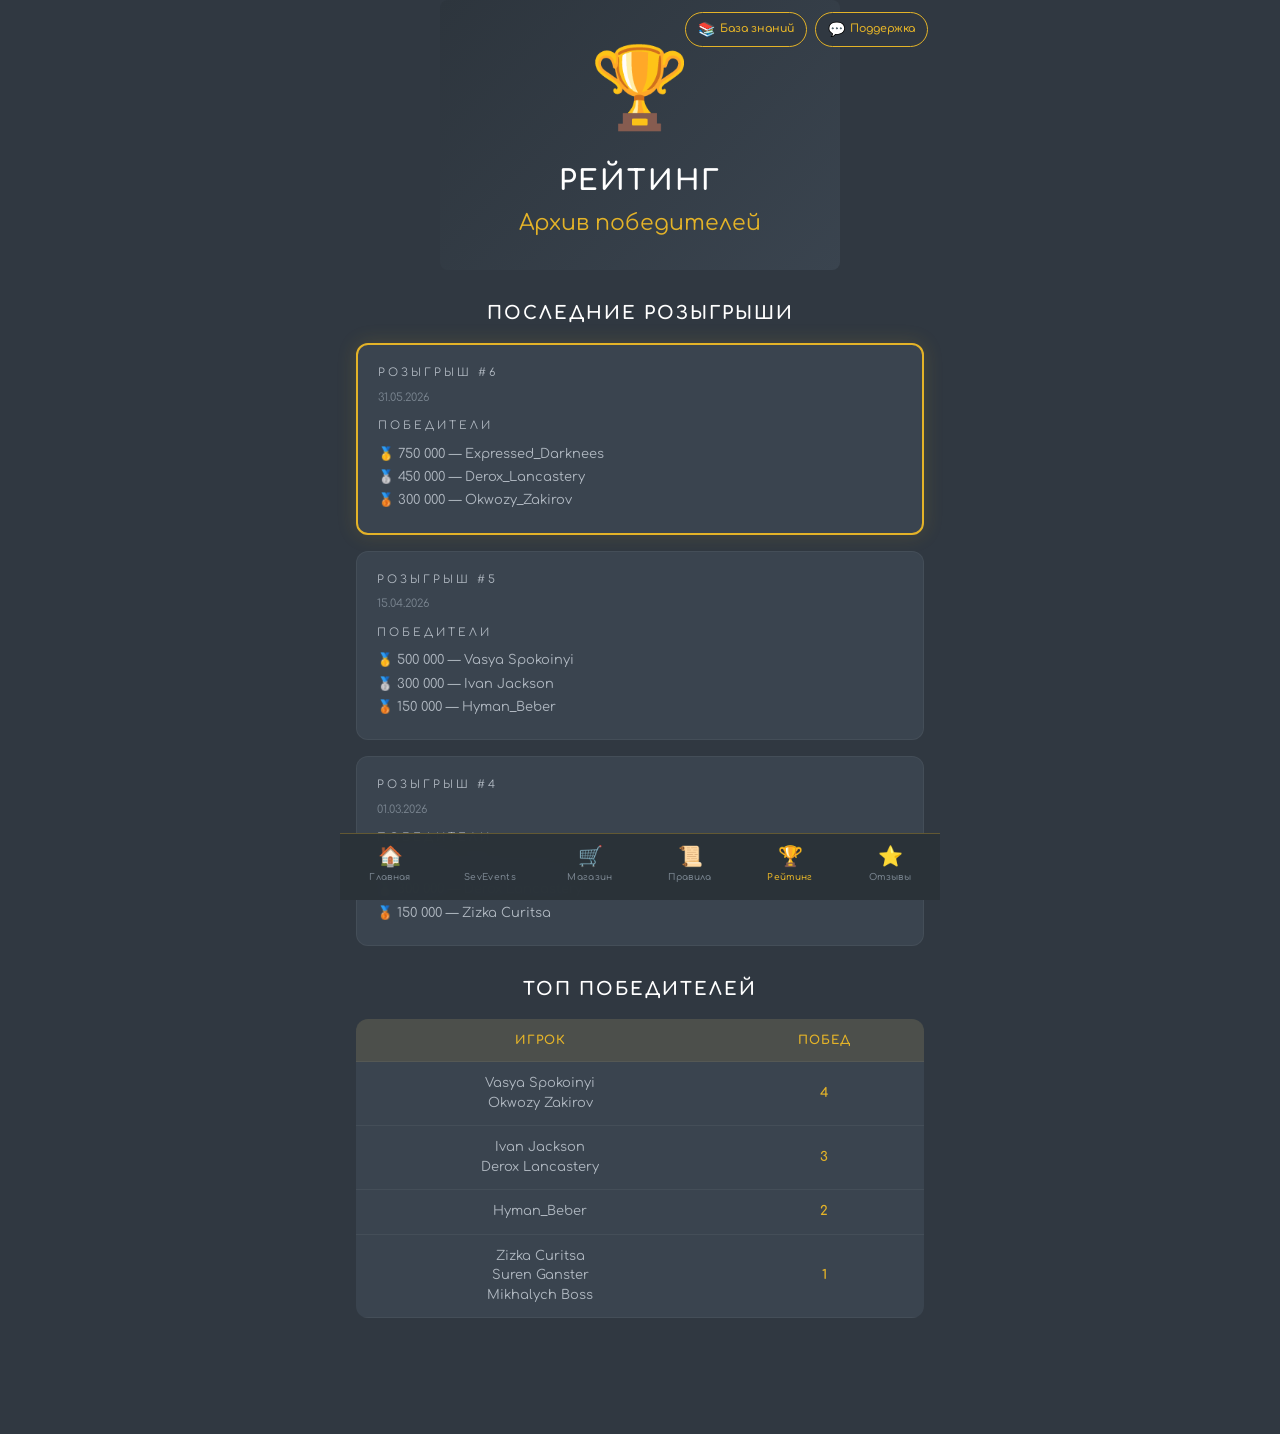
==== commit 09181403: "Update archive.html" ====
--- a/archive.html
+++ b/archive.html
@@ -3,55 +3,79 @@
 <head>
     <meta charset="UTF-8">
     <meta name="viewport" content="width=device-width, initial-scale=1.0">
-    <title>Архив победителей - Grand Mobile Severnyi</title>
+    <title>Рейтинг - Grand Mobile Severnyi</title>
     <link rel="stylesheet" href="styles.css">
 </head>
 <body>
 
+    <div class="top-actions">
+        <a href="#" class="top-btn"><span class="top-btn-icon">📚</span> База знаний</a>
+        <a href="support.html" class="top-btn"><span class="top-btn-icon">💬</span> Поддержка</a>
+    </div>
+
+    <div class="banner">
+        <div class="banner-img">
+            <div class="banner-placeholder">
+                <div class="character">🏆</div>
+                <div class="logo-text">РЕЙТИНГ</div>
+                <div class="logo-sub">Архив победителей</div>
+            </div>
+        </div>
+    </div>
+
     <div class="content">
-        <h2 class="page-title">Архив победителей</h2>
+        <h2 class="section-title">Последние розыгрыши</h2>
 
-        <div class="card">
-            <div class="tech-badge">РОЗЫГРЫШ #6</div>
-            <p class="gray-text" style="font-size: 12px; font-family: 'Share Tech Mono', monospace; margin-top: 8px;">31.05.2026</p>
-            <div class="tech-label" style="margin-top: 15px;">НАГРАДА</div>
-            <p style="margin: 8px 0; font-family: 'Share Tech Mono', monospace;"> 750 000 — Expressed_Darknees</p>
-            <p style="margin: 8px 0; font-family: 'Share Tech Mono', monospace;">🥈 450 000 — Derox_Lancastery</p>
-            <p style="margin: 8px 0; font-family: 'Share Tech Mono', monospace;">🥉 300 000 — Okwozy_Zakirov</p>
+        <div class="card card-gold">
+            <div class="promo-label" style="text-align: left;">РОЗЫГРЫШ #6</div>
+            <div style="font-size: 11px; color: var(--text-dim); margin-bottom: 12px;">31.05.2026</div>
+            <div class="promo-label" style="text-align: left;">ПОБЕДИТЕЛИ</div>
+            <div style="font-size: 13px; color: var(--text-gray); line-height: 1.8;">
+                🥇 750 000 — Expressed_Darknees<br>
+                🥈 450 000 — Derox_Lancastery<br>
+                🥉 300 000 — Okwozy_Zakirov
+            </div>
         </div>
 
         <div class="card">
-            <div class="tech-badge">РОЗЫГРЫШ #5</div>
-            <p class="gray-text" style="font-size: 12px; font-family: 'Share Tech Mono', monospace; margin-top: 8px;">15.04.2026</p>
-            <div class="tech-label" style="margin-top: 15px;">НАГРАДА</div>
-            <p style="margin: 8px 0; font-family: 'Share Tech Mono', monospace;">🥇 500 000 — Vasya Spokoinyi</p>
-            <p style="margin: 8px 0; font-family: 'Share Tech Mono', monospace;">🥈 300 000 — Ivan Jackson</p>
-            <p style="margin: 8px 0; font-family: 'Share Tech Mono', monospace;"> 150 000 — Hyman_Beber</p>
+            <div class="promo-label" style="text-align: left;">РОЗЫГРЫШ #5</div>
+            <div style="font-size: 11px; color: var(--text-dim); margin-bottom: 12px;">15.04.2026</div>
+            <div class="promo-label" style="text-align: left;">ПОБЕДИТЕЛИ</div>
+            <div style="font-size: 13px; color: var(--text-gray); line-height: 1.8;">
+                🥇 500 000 — Vasya Spokoinyi<br>
+                🥈 300 000 — Ivan Jackson<br>
+                🥉 150 000 — Hyman_Beber
+            </div>
         </div>
 
         <div class="card">
-            <div class="tech-badge">РОЗЫГРЫШ #4</div>
-            <p class="gray-text" style="font-size: 12px; font-family: 'Share Tech Mono', monospace; margin-top: 8px;">01.03.2026</p>
-            <div class="tech-label" style="margin-top: 15px;">НАГРАДА</div>
-            <p style="margin: 8px 0; font-family: 'Share Tech Mono', monospace;">🥇 500 000 — Okwozy Zakirov</p>
-            <p style="margin: 8px 0; font-family: 'Share Tech Mono', monospace;">🥈 300 000 — Derox Lancastery</p>
-            <p style="margin: 8px 0; font-family: 'Share Tech Mono', monospace;">🥉 150 000 — Zizka Curitsa</p>
+            <div class="promo-label" style="text-align: left;">РОЗЫГРЫШ #4</div>
+            <div style="font-size: 11px; color: var(--text-dim); margin-bottom: 12px;">01.03.2026</div>
+            <div class="promo-label" style="text-align: left;">ПОБЕДИТЕЛИ</div>
+            <div style="font-size: 13px; color: var(--text-gray); line-height: 1.8;">
+                🥇 500 000 — Okwozy Zakirov<br>
+                🥈 300 000 — Derox Lancastery<br>
+                🥉 150 000 — Zizka Curitsa
+            </div>
         </div>
+
+        <h2 class="section-title">Топ победителей</h2>
+        <table>
+            <tr><th>Игрок</th><th>Побед</th></tr>
+            <tr><td>Vasya Spokoinyi<br>Okwozy Zakirov</td><td style="color: var(--accent-gold); font-weight: 700;">4</td></tr>
+            <tr><td>Ivan Jackson<br>Derox Lancastery</td><td style="color: var(--accent-gold); font-weight: 700;">3</td></tr>
+            <tr><td>Hyman_Beber</td><td style="color: var(--accent-gold); font-weight: 700;">2</td></tr>
+            <tr><td>Zizka Curitsa<br>Suren Ganster<br>Mikhalych Boss</td><td style="color: var(--accent-gold); font-weight: 700;">1</td></tr>
+        </table>
     </div>
 
     <nav class="bottom-nav">
-        <a href="index.html" title="Главная">
-            <span class="bottom-nav-icon"><svg viewBox="0 0 24 24"><path d="M10 20v-6h4v6h5v-8h3L12 3 2 12h3v8z"/></svg></span>
-        </a>
-        <a href="events.html" title="Мероприятия">
-            <span class="bottom-nav-icon"><svg viewBox="0 0 24 24"><path d="M19 3h-1V1h-2v2H8V1H6v2H5c-1.11 0-1.99.9-1.99 2L3 19c0 1.1.89 2 2 2h14c1.1 0 2-.9 2-2V5c0-1.1-.9-2-2-2zm0 16H5V8h14v11zM9 10H7v2h2v-2zm4 0h-2v2h2v-2zm4 0h-2v2h2v-2z"/></svg></span>
-        </a>
-        <a href="archive.html" class="active" title="Победители">
-            <span class="bottom-nav-icon"><svg viewBox="0 0 24 24"><path d="M19 5h-2V3H7v2H5c-1.1 0-2 .9-2 2v1c0 2.55 1.92 4.63 4.39 4.94.63 1.5 1.98 2.63 3.61 2.96V19H7v2h10v-2h-4v-3.1c1.63-.33 2.98-1.46 3.61-2.96C19.08 12.63 21 10.55 21 8V7c0-1.1-.9-2-2-2zM5 8V7h2v3.82C5.84 10.4 5 9.3 5 8zm14 0c0 1.3-.84 2.4-2 2.82V7h2v1z"/></svg></span>
-        </a>
-        <a href="support.html" title="Поддержка">
-            <span class="bottom-nav-icon"><svg viewBox="0 0 24 24"><path d="M20 2H4c-1.1 0-1.99.9-1.99 2L2 22l4-4h14c1.1 0 2-.9 2-2V4c0-1.1-.9-2-2-2zm-7 12h-2v-2h2v2zm0-4h-2V6h2v4z"/></svg></span>
-        </a>
+        <a href="index.html"><span class="bottom-nav-icon"><span class="emoji-icon">🏠</span></span><span class="bottom-nav-label">Главная</span></a>
+        <a href="events.html"><span class="bottom-nav-icon"><span class="emoji-icon"></span></span><span class="bottom-nav-label">SevEvents</span></a>
+        <a href="#"><span class="bottom-nav-icon"><span class="emoji-icon">🛒</span></span><span class="bottom-nav-label">Магазин</span></a>
+        <a href="rules.html"><span class="bottom-nav-icon"><span class="emoji-icon">📜</span></span><span class="bottom-nav-label">Правила</span></a>
+        <a href="archive.html" class="active"><span class="bottom-nav-icon"><span class="emoji-icon">🏆</span></span><span class="bottom-nav-label">Рейтинг</span></a>
+        <a href="reviews.html"><span class="bottom-nav-icon"><span class="emoji-icon">⭐</span></span><span class="bottom-nav-label">Отзывы</span></a>
     </nav>
 
 </body>
--- a/styles.css
+++ b/styles.css
@@ -1,17 +1,17 @@
 @import url('https://fonts.googleapis.com/css2?family=Comfortaa:wght@300;400;500;600;700&display=swap');
 
 :root {
-    --bg-primary: #1a1f26;
-    --bg-secondary: #242b35;
-    --bg-card: rgba(42, 50, 60, 0.6);
+    --bg-primary: #303841;
+    --bg-secondary: #3a444f;
+    --bg-card: #3a444f;
+    --bg-card-dark: #2d353d;
     --accent-gold: #e4b328;
-    --accent-gold-glow: rgba(228, 179, 40, 0.6);
-    --accent-cyan: #00f0ff;
-    --accent-cyan-glow: rgba(0, 240, 255, 0.4);
+    --accent-gold-glow: rgba(228, 179, 40, 0.4);
+    --accent-red: #e74c3c;
     --text-white: #ffffff;
-    --text-gray: #8a95a5;
-    --text-dim: #5a6575;
-    --border-tech: rgba(228, 179, 40, 0.3);
+    --text-gray: #b0b8c1;
+    --text-dim: #7a8590;
+    --border-tech: rgba(228, 179, 40, 0.4);
 }
 
 * {
@@ -27,320 +27,485 @@
     font-weight: 400;
     max-width: 600px;
     margin: 0 auto;
-    line-height: 1.6;
+    line-height: 1.5;
     -webkit-font-smoothing: antialiased;
     position: relative;
     min-height: 100vh;
-    overflow-x: hidden;
-}
-
-/* Сетка на фоне */
-body::before {
-    content: '';
-    position: fixed;
-    top: 0;
-    left: 0;
-    right: 0;
-    bottom: 0;
-    background-image: 
-        linear-gradient(rgba(228, 179, 40, 0.03) 1px, transparent 1px),
-        linear-gradient(90deg, rgba(228, 179, 40, 0.03) 1px, transparent 1px);
-    background-size: 40px 40px;
-    pointer-events: none;
-    z-index: 0;
-}
-
-/* Эффект сканлайна */
-body::after {
-    content: '';
-    position: fixed;
-    top: 0;
-    left: 0;
-    right: 0;
-    bottom: 0;
-    background: repeating-linear-gradient(
-        0deg,
-        transparent,
-        transparent 2px,
-        rgba(0, 0, 0, 0.03) 2px,
-        rgba(0, 0, 0, 0.03) 4px
-    );
-    pointer-events: none;
-    z-index: 1;
+    padding-bottom: 80px;
 }
 
 .content {
+    padding: 0 16px 20px 16px;
+}
+
+h1, h2, h3 {
+    font-family: 'Comfortaa', cursive;
+    font-weight: 700;
+    letter-spacing: 0.5px;
+}
+
+.gold { 
+    color: var(--accent-gold);
+}
+.gray-text { color: var(--text-gray); }
+.text-center { text-align: center; }
+.mt-10 { margin-top: 10px; }
+.mt-20 { margin-top: 20px; }
+
+/* ===== ВЕРХНИЕ КНОПКИ ===== */
+.top-actions {
+    position: absolute;
+    top: 12px;
+    right: 12px;
+    display: flex;
+    gap: 8px;
+    z-index: 10;
+}
+
+.top-btn {
+    background: rgba(48, 56, 65, 0.9);
+    border: 1px solid var(--accent-gold);
+    color: var(--accent-gold);
+    padding: 6px 12px;
+    border-radius: 20px;
+    font-family: 'Comfortaa', cursive;
+    font-size: 11px;
+    font-weight: 600;
+    cursor: pointer;
+    display: flex;
+    align-items: center;
+    gap: 5px;
+    text-decoration: none;
+    transition: all 0.2s;
+}
+
+.top-btn:hover {
+    background: var(--accent-gold);
+    color: var(--bg-primary);
+    text-decoration: none;
+}
+
+.top-btn-icon {
+    font-size: 14px;
+}
+
+/* ===== БАННЕР ===== */
+.banner {
+    width: 100%;
+    max-width: 400px;
+    margin: 0 auto 20px;
+    display: block;
+    border-radius: 8px;
+    overflow: hidden;
+}
+
+.banner-img {
+    width: 100%;
+    height: auto;
+    display: block;
+    background: linear-gradient(135deg, #2d353d, #3a444f);
+    min-height: 180px;
+    display: flex;
+    align-items: center;
+    justify-content: center;
     position: relative;
-    z-index: 2;
-    padding: 20px 20px 100px 20px;
-}
-
-h1, h2, h3 {
-    font-family: 'Comfortaa', cursive;
-    font-weight: 700;
-    letter-spacing: 1px;
-}
-
-.gold { 
-    color: var(--accent-gold);
-    text-shadow: 0 0 10px var(--accent-gold-glow);
-}
-.gray-text { color: var(--text-gray); }
-
-/* ===== КАРТОЧКИ (СТЕКЛЯННЫЕ) ===== */
+}
+
+.banner-placeholder {
+    text-align: center;
+    padding: 30px;
+}
+
+.banner-placeholder .logo-text {
+    font-family: 'Comfortaa', cursive;
+    font-size: 28px;
+    font-weight: 700;
+    color: var(--text-white);
+    letter-spacing: 2px;
+}
+
+.banner-placeholder .logo-sub {
+    font-size: 22px;
+    color: var(--accent-gold);
+    margin-top: 5px;
+}
+
+.banner-placeholder .character {
+    font-size: 80px;
+    margin-bottom: 10px;
+}
+
+/* ===== КАРТОЧКИ ===== */
 .card {
     background: var(--bg-card);
-    backdrop-filter: blur(10px);
-    -webkit-backdrop-filter: blur(10px);
-    border: 1px solid var(--border-tech);
+    border-radius: 12px;
+    padding: 20px;
+    margin: 16px 0;
+    border: 1px solid rgba(255, 255, 255, 0.05);
+}
+
+.card-gold {
+    border: 2px solid var(--accent-gold);
+    box-shadow: 0 0 20px rgba(228, 179, 40, 0.15);
+}
+
+.card-dashed {
+    border: 2px dashed var(--accent-gold);
+    background: rgba(228, 179, 40, 0.03);
+    position: relative;
+}
+
+/* ===== ПРОМОКОД ===== */
+.promo-card {
+    background: var(--bg-card-dark);
+    border: 2px solid var(--accent-gold);
+    border-radius: 12px;
+    padding: 24px 20px;
+    margin: 16px 0;
+    text-align: center;
+    position: relative;
+}
+
+.promo-label {
+    font-size: 11px;
+    letter-spacing: 3px;
+    color: var(--text-gray);
+    text-transform: uppercase;
+    margin-bottom: 8px;
+}
+
+.promo-code {
+    font-size: 32px;
+    font-weight: 700;
+    color: var(--accent-gold);
+    letter-spacing: 2px;
+    margin-bottom: 8px;
+}
+
+.promo-note {
+    font-size: 11px;
+    color: var(--text-dim);
+    font-style: italic;
+    margin-bottom: 16px;
+}
+
+.promo-reward {
+    background: rgba(255, 255, 255, 0.05);
+    border-radius: 8px;
+    padding: 16px;
+    margin-bottom: 16px;
+}
+
+.vip-badge {
+    background: #fff;
+    color: #303841;
+    padding: 4px 12px;
     border-radius: 4px;
-    padding: 24px;
-    margin: 20px 0;
-    position: relative;
-    transition: all 0.3s ease;
-    clip-path: polygon(
-        0 12px, 12px 0, 
-        calc(100% - 12px) 0, 100% 12px,
-        100% calc(100% - 12px), calc(100% - 12px) 100%,
-        12px 100%, 0 calc(100% - 12px)
-    );
-}
-
-.card::before {
-    content: '';
+    font-size: 11px;
+    font-weight: 700;
+    display: inline-block;
+    margin-bottom: 8px;
+}
+
+.promo-reward-text {
+    font-size: 14px;
+    color: var(--text-gray);
+}
+
+.promo-reward-amount {
+    font-size: 20px;
+    font-weight: 700;
+    color: var(--accent-gold);
+    margin-top: 4px;
+}
+
+.copy-btn {
+    width: 100%;
+    background: var(--accent-gold);
+    color: var(--bg-primary);
+    border: none;
+    padding: 12px;
+    border-radius: 8px;
+    font-family: 'Comfortaa', cursive;
+    font-weight: 700;
+    font-size: 14px;
+    cursor: pointer;
+    transition: all 0.2s;
+}
+
+.copy-btn:hover {
+    background: #f5c842;
+    transform: translateY(-1px);
+}
+
+.copy-btn-outline {
+    width: 100%;
+    background: transparent;
+    color: var(--accent-gold);
+    border: 1px solid var(--accent-gold);
+    padding: 10px;
+    border-radius: 8px;
+    font-family: 'Comfortaa', cursive;
+    font-weight: 600;
+    font-size: 13px;
+    cursor: pointer;
+    display: flex;
+    align-items: center;
+    justify-content: center;
+    gap: 6px;
+    transition: all 0.2s;
+}
+
+.copy-btn-outline:hover {
+    background: rgba(228, 179, 40, 0.1);
+}
+
+/* Временный бейдж */
+.temp-badge {
     position: absolute;
-    top: 0;
-    left: 0;
-    right: 0;
-    height: 2px;
-    background: linear-gradient(90deg, transparent, var(--accent-gold), transparent);
-    opacity: 0.5;
-}
-
-.card:hover {
-    border-color: var(--accent-gold);
-    box-shadow: 0 0 20px rgba(228, 179, 40, 0.2), inset 0 0 20px rgba(228, 179, 40, 0.05);
-    transform: translateY(-2px);
-}
-
-.card-gold-border {
-    border: 1px solid var(--accent-gold);
-    box-shadow: 0 0 30px rgba(228, 179, 40, 0.3), inset 0 0 30px rgba(228, 179, 40, 0.05);
-    animation: pulse-gold 3s ease-in-out infinite;
-}
-
-@keyframes pulse-gold {
-    0%, 100% { box-shadow: 0 0 30px rgba(228, 179, 40, 0.3), inset 0 0 30px rgba(228, 179, 40, 0.05); }
-    50% { box-shadow: 0 0 50px rgba(228, 179, 40, 0.5), inset 0 0 40px rgba(228, 179, 40, 0.1); }
-}
-
-/* Угловые декорации карточек */
-.card::after {
-    content: '';
-    position: absolute;
-    top: 8px;
-    right: 8px;
-    width: 20px;
-    height: 20px;
-    border-top: 2px solid var(--accent-gold);
-    border-right: 2px solid var(--accent-gold);
-    opacity: 0.6;
+    top: -10px;
+    right: 16px;
+    background: var(--accent-red);
+    color: #fff;
+    padding: 3px 10px;
+    border-radius: 10px;
+    font-size: 9px;
+    font-weight: 700;
+    letter-spacing: 1px;
+    text-transform: uppercase;
+}
+
+.temp-promo-code {
+    font-size: 24px;
+    font-weight: 700;
+    color: var(--accent-gold);
+    letter-spacing: 2px;
+    margin: 8px 0;
+}
+
+.temp-promo-reward {
+    font-size: 13px;
+    color: var(--text-gray);
+    margin: 10px 0;
+    display: flex;
+    align-items: center;
+    gap: 6px;
+}
+
+/* ===== ЗАГОЛОВКИ СЕКЦИЙ ===== */
+.section-title {
+    text-align: center;
+    font-size: 18px;
+    font-weight: 700;
+    margin: 30px 0 16px;
+    letter-spacing: 2px;
+    text-transform: uppercase;
+    color: var(--text-white);
+}
+
+/* ===== ПРЕИМУЩЕСТВА (ГОРИЗОНТАЛЬНЫЙ СКРОЛЛ) ===== */
+.advantages-scroll {
+    display: flex;
+    gap: 12px;
+    overflow-x: auto;
+    padding: 4px 0 12px 0;
+    scrollbar-width: none;
+}
+
+.advantages-scroll::-webkit-scrollbar {
+    display: none;
+}
+
+.advantage-card {
+    min-width: 160px;
+    background: var(--bg-card);
+    border-radius: 12px;
+    padding: 20px 16px;
+    text-align: center;
+    border: 1px solid rgba(255, 255, 255, 0.05);
+    flex-shrink: 0;
+}
+
+.advantage-icon {
+    font-size: 36px;
+    margin-bottom: 10px;
+    color: var(--accent-gold);
+}
+
+.advantage-text {
+    font-size: 13px;
+    font-weight: 600;
+    color: var(--text-white);
+}
+
+/* ===== КАРТОЧКИ МЕРОПРИЯТИЙ ===== */
+.event-card {
+    background: var(--bg-card);
+    border-radius: 12px;
+    padding: 16px;
+    margin: 12px 0;
+    display: flex;
+    gap: 14px;
+    align-items: center;
+    border: 1px solid rgba(255, 255, 255, 0.05);
+}
+
+.event-thumb {
+    width: 70px;
+    height: 70px;
+    border-radius: 8px;
+    background: linear-gradient(135deg, #2d353d, #3a444f);
+    flex-shrink: 0;
+    display: flex;
+    align-items: center;
+    justify-content: center;
+    font-size: 32px;
+    overflow: hidden;
+}
+
+.event-thumb img {
+    width: 100%;
+    height: 100%;
+    object-fit: cover;
+}
+
+.event-info {
+    flex: 1;
+    min-width: 0;
+}
+
+.event-title {
+    font-size: 15px;
+    font-weight: 700;
+    color: var(--text-white);
+    margin-bottom: 4px;
+    display: flex;
+    align-items: center;
+    gap: 6px;
+}
+
+.event-desc {
+    font-size: 12px;
+    color: var(--text-gray);
 }
 
 /* ===== КНОПКИ ===== */
 .btn {
-    background: linear-gradient(135deg, var(--accent-gold), #c99a1f);
-    color: #1a1f26;
-    padding: 14px 28px;
-    border-radius: 2px;
+    background: var(--accent-gold);
+    color: var(--bg-primary);
+    padding: 12px 24px;
+    border-radius: 8px;
     text-decoration: none;
     display: inline-block;
     font-weight: 700;
-    font-family: 'Comfortaa', cursive;
-    font-size: 13px;
-    letter-spacing: 2px;
-    text-transform: uppercase;
-    margin-top: 15px;
+    font-size: 13px;
+    margin-top: 10px;
     border: none;
     cursor: pointer;
-    transition: all 0.3s ease;
-    position: relative;
-    clip-path: polygon(10px 0, 100% 0, 100% calc(100% - 10px), calc(100% - 10px) 100%, 0 100%, 0 10px);
-    box-shadow: 0 0 20px rgba(228, 179, 40, 0.4);
+    transition: all 0.2s;
+    font-family: 'Comfortaa', cursive;
 }
 
 .btn:hover {
-    box-shadow: 0 0 30px rgba(228, 179, 40, 0.7);
-    text-decoration: none;
-    color: #1a1f26;
-    transform: translateY(-2px);
+    background: #f5c842;
+    text-decoration: none;
+    transform: translateY(-1px);
+}
+
+.btn-full {
+    width: 100%;
+    text-align: center;
 }
 
 .btn-outline {
     background: transparent;
     color: var(--accent-gold);
-    border: 1px solid var(--accent-gold);
-    padding: 14px 28px;
-    border-radius: 2px;
+    border: 2px solid var(--accent-gold);
+    padding: 12px 24px;
+    border-radius: 8px;
     text-decoration: none;
     display: inline-block;
     font-weight: 700;
-    font-family: 'Comfortaa', cursive;
-    font-size: 13px;
-    letter-spacing: 2px;
-    text-transform: uppercase;
-    margin-top: 15px;
-    transition: all 0.3s ease;
-    clip-path: polygon(10px 0, 100% 0, 100% calc(100% - 10px), calc(100% - 10px) 100%, 0 100%, 0 10px);
+    font-size: 13px;
+    margin-top: 10px;
+    transition: all 0.2s;
+    font-family: 'Comfortaa', cursive;
 }
 
 .btn-outline:hover {
     background: var(--accent-gold);
-    color: #1a1f26;
-    box-shadow: 0 0 25px rgba(228, 179, 40, 0.5);
-    text-decoration: none;
-}
-
-/* ===== ЗАГОЛОВКИ СЕКЦИЙ ===== */
-.page-title {
-    text-align: center;
-    font-size: 20px;
-    font-weight: 700;
-    margin: 40px 0 20px;
-    letter-spacing: 4px;
-    text-transform: uppercase;
-    color: var(--text-white);
-    position: relative;
-    padding: 15px 0;
-}
-
-.page-title::before,
-.page-title::after {
-    content: '';
-    position: absolute;
-    top: 50%;
-    width: 30%;
-    height: 1px;
-    background: linear-gradient(90deg, transparent, var(--accent-gold), transparent);
-}
-
-.page-title::before { left: 0; }
-.page-title::after { right: 0; }
+    color: var(--bg-primary);
+    text-decoration: none;
+}
 
 /* ===== ССЫЛКИ ===== */
 a { 
     color: var(--accent-gold); 
     text-decoration: none; 
-    transition: all 0.2s;
+    transition: color 0.2s;
 }
 a:hover { 
-    color: var(--accent-cyan);
-    text-shadow: 0 0 8px var(--accent-cyan-glow);
+    color: #f5c842;
     text-decoration: none; 
 }
 
 /* ===== ТАБЛИЦА ===== */
 table { 
     width: 100%; 
-    border-collapse: separate;
-    border-spacing: 0;
-    margin: 20px 0; 
+    border-collapse: collapse;
+    margin: 16px 0; 
     background: var(--bg-card);
-    border: 1px solid var(--border-tech);
-    border-radius: 4px;
+    border-radius: 12px;
     overflow: hidden;
-    backdrop-filter: blur(10px);
 }
 table th, table td { 
-    border: 1px solid var(--border-tech); 
     padding: 12px; 
     text-align: center; 
+    border-bottom: 1px solid rgba(255, 255, 255, 0.05);
 }
 table th { 
     background: rgba(228, 179, 40, 0.1); 
     color: var(--accent-gold); 
-    font-family: 'Comfortaa', cursive;
     font-weight: 700;
     font-size: 12px;
-    letter-spacing: 2px;
+    letter-spacing: 1px;
     text-transform: uppercase;
 }
 table td {
-    font-family: 'Comfortaa', cursive;
-    font-size: 14px;
+    font-size: 13px;
+    color: var(--text-gray);
 }
 
 /* ===== ОТЗЫВ ===== */
 .review {
     background: var(--bg-card);
-    backdrop-filter: blur(10px);
-    border-radius: 4px;
-    padding: 24px;
-    margin: 20px 0;
+    border-radius: 12px;
+    padding: 20px;
+    margin: 16px 0;
     border-left: 3px solid var(--accent-gold);
-    position: relative;
-    clip-path: polygon(0 0, calc(100% - 15px) 0, 100% 15px, 100% 100%, 15px 100%, 0 calc(100% - 15px));
-}
-
-.review::before {
-    content: '"';
-    position: absolute;
-    top: -10px;
-    left: 15px;
-    font-size: 60px;
-    color: var(--accent-gold);
-    opacity: 0.3;
-    font-family: serif;
 }
 
 .review-author { 
     color: var(--accent-gold); 
-    font-family: 'Comfortaa', cursive;
     font-weight: 700; 
     font-size: 16px; 
-    margin-bottom: 8px; 
-    letter-spacing: 1px;
-    text-shadow: 0 0 10px var(--accent-gold-glow);
-}
+    margin-bottom: 4px; 
+}
+
+.review-date {
+    font-size: 11px;
+    color: var(--text-dim);
+    margin-bottom: 10px;
+}
+
 .review-text { 
     font-style: italic; 
     color: var(--text-gray); 
-    line-height: 1.7; 
-    font-family: 'Comfortaa', cursive;
-}
-
-/* ===== ДЕКОРАТИВНЫЕ ЭЛЕМЕНТЫ ===== */
-.tech-line {
-    height: 1px;
-    background: linear-gradient(90deg, transparent, var(--accent-gold), transparent);
-    margin: 20px 0;
-    opacity: 0.5;
-}
-
-.tech-badge {
-    display: inline-block;
-    padding: 4px 12px;
-    background: rgba(228, 179, 40, 0.1);
-    border: 1px solid var(--accent-gold);
-    color: var(--accent-gold);
-    font-family: 'Comfortaa', cursive;
-    font-size: 11px;
-    font-weight: 700;
-    letter-spacing: 2px;
-    text-transform: uppercase;
-    margin: 5px 0;
-}
-
-.tech-label {
-    font-family: 'Comfortaa', cursive;
-    font-size: 11px;
-    font-weight: 500;
-    letter-spacing: 3px;
-    text-transform: uppercase;
-    color: var(--text-dim);
-}
-
-/* ===== НИЖНЯЯ НАВИГАЦИЯ ===== */
+    line-height: 1.6; 
+    font-size: 13px;
+}
+
+/* ===== НИЖНЯЯ НАВИГАЦИЯ С ПОДПИСЯМИ ===== */
 .bottom-nav {
     position: fixed;
     bottom: 0;
@@ -348,84 +513,44 @@
     transform: translateX(-50%);
     width: 100%;
     max-width: 600px;
-    background: rgba(26, 31, 38, 0.95);
+    background: rgba(42, 50, 57, 0.98);
     backdrop-filter: blur(15px);
     -webkit-backdrop-filter: blur(15px);
-    border-top: 1px solid var(--accent-gold);
+    border-top: 1px solid rgba(228, 179, 40, 0.3);
     display: flex;
     justify-content: space-around;
-    padding: 10px 0 15px 0;
+    padding: 8px 0 12px 0;
     z-index: 100;
-    box-shadow: 0 -5px 30px rgba(228, 179, 40, 0.2);
-}
-
-.bottom-nav::before {
-    content: '';
-    position: absolute;
-    top: -1px;
-    left: 0;
-    right: 0;
-    height: 1px;
-    background: linear-gradient(90deg, transparent, var(--accent-cyan), var(--accent-gold), var(--accent-cyan), transparent);
-    animation: scan-line 4s linear infinite;
-}
-
-@keyframes scan-line {
-    0% { transform: translateX(-100%); }
-    100% { transform: translateX(100%); }
 }
 
 .bottom-nav a {
     display: flex;
+    flex-direction: column;
     align-items: center;
     justify-content: center;
-    width: 50px;
-    height: 50px;
     text-decoration: none;
     color: var(--text-dim);
-    transition: all 0.3s ease;
-    border-radius: 4px;
-    position: relative;
+    transition: all 0.2s;
+    flex: 1;
+    padding: 4px 2px;
+    gap: 3px;
 }
 
 .bottom-nav a:hover {
     color: var(--accent-gold);
-    background: rgba(228, 179, 40, 0.1);
-    text-decoration: none;
-    transform: translateY(-3px);
+    text-decoration: none;
 }
 
 .bottom-nav a.active {
     color: var(--accent-gold);
 }
 
-.bottom-nav a.active::before {
-    content: '';
-    position: absolute;
-    top: -10px;
-    left: 50%;
-    transform: translateX(-50%);
-    width: 30px;
-    height: 2px;
-    background: var(--accent-gold);
-    box-shadow: 0 0 10px var(--accent-gold);
-}
-
-.bottom-nav a.active::after {
-    content: '';
-    position: absolute;
-    bottom: 0;
-    left: 50%;
-    transform: translateX(-50%);
-    width: 40px;
-    height: 2px;
-    background: linear-gradient(90deg, transparent, var(--accent-gold), transparent);
-}
-
 .bottom-nav-icon {
-    width: 26px;
-    height: 26px;
-    filter: drop-shadow(0 0 3px currentColor);
+    width: 22px;
+    height: 22px;
+    display: flex;
+    align-items: center;
+    justify-content: center;
 }
 
 .bottom-nav-icon svg {
@@ -434,131 +559,36 @@
     fill: currentColor;
 }
 
-/* ===== УТИЛИТЫ ===== */
-.text-center { text-align: center; }
-.mt-10 { margin-top: 10px; }
-.mt-20 { margin-top: 20px; }
-
-/* ===== АНИМАЦИИ ===== */
-@keyframes flicker {
-    0%, 100% { opacity: 1; }
-    50% { opacity: 0.95; }
-}
-
-@keyframes glow-pulse {
-    0%, 100% { text-shadow: 0 0 10px var(--accent-gold-glow); }
-    50% { text-shadow: 0 0 20px var(--accent-gold-glow), 0 0 30px var(--accent-gold-glow); }
-}
-
-.glow-text {
-    animation: glow-pulse 2s ease-in-out infinite;
-}
-
-/* Промокод-блок */
-.promo-display {
-    background: rgba(228, 179, 40, 0.05);
-    border: 1px solid var(--accent-gold);
-    padding: 20px 30px;
-    border-radius: 4px;
-    display: inline-block;
-    position: relative;
-    clip-path: polygon(15px 0, 100% 0, 100% calc(100% - 15px), calc(100% - 15px) 100%, 0 100%, 0 15px);
-}
-
-.promo-display::before {
-    content: '';
-    position: absolute;
-    top: 0;
-    left: 0;
-    right: 0;
-    bottom: 0;
-    background: linear-gradient(135deg, rgba(228, 179, 40, 0.1), transparent);
-    pointer-events: none;
-}
-
-.promo-code {
-    font-family: 'Comfortaa', cursive;
-    font-size: 36px;
-    font-weight: 700;
-    color: var(--accent-gold);
-    letter-spacing: 4px;
-    text-shadow: 0 0 20px var(--accent-gold-glow);
-    animation: glow-pulse 2s ease-in-out infinite;
-}
-
-/* VIP бейдж */
-.vip-badge {
-    background: linear-gradient(135deg, #c0c0c0, #808080);
-    color: #1a1f26;
-    padding: 6px 16px;
-    font-family: 'Comfortaa', cursive;
-    font-weight: 700;
-    font-size: 12px;
-    letter-spacing: 2px;
-    display: inline-block;
-    clip-path: polygon(8px 0, 100% 0, 100% calc(100% - 8px), calc(100% - 8px) 100%, 0 100%, 0 8px);
-}
-
-/* Ссылки на скачивание */
-.download-link {
-    display: flex;
-    align-items: center;
-    padding: 12px 16px;
-    margin: 8px 0;
-    background: rgba(228, 179, 40, 0.05);
-    border: 1px solid var(--border-tech);
-    border-radius: 4px;
-    transition: all 0.3s ease;
-    font-family: 'Comfortaa', cursive;
-    font-size: 14px;
-}
-
-.download-link:hover {
-    background: rgba(228, 179, 40, 0.15);
-    border-color: var(--accent-gold);
-    transform: translateX(5px);
-}
-
-.download-link::before {
-    content: '▶';
-    margin-right: 12px;
-    color: var(--accent-gold);
+.bottom-nav-icon .emoji-icon {
+    font-size: 20px;
+}
+
+.bottom-nav-label {
+    font-size: 9px;
+    font-weight: 600;
+    letter-spacing: 0.3px;
+    white-space: nowrap;
+}
+
+/* ===== ПОДВАЛ ===== */
+.footer-disclaimer {
+    text-align: center;
+    padding: 20px 16px;
     font-size: 10px;
-}
-
-/* Telegram кнопка */
-.telegram-btn {
-    width: 70px;
-    height: 70px;
-    background: linear-gradient(135deg, #0088cc, #006699);
-    border-radius: 50%;
-    display: inline-flex;
-    align-items: center;
-    justify-content: center;
-    font-size: 32px;
-    box-shadow: 0 0 30px rgba(0, 136, 204, 0.5);
-    transition: all 0.3s ease;
-    position: relative;
-}
-
-.telegram-btn::before {
-    content: '';
-    position: absolute;
-    top: -5px;
-    left: -5px;
-    right: -5px;
-    bottom: -5px;
-    border: 2px solid rgba(0, 136, 204, 0.3);
-    border-radius: 50%;
-    animation: pulse-ring 2s ease-out infinite;
-}
-
-@keyframes pulse-ring {
-    0% { transform: scale(1); opacity: 1; }
-    100% { transform: scale(1.3); opacity: 0; }
-}
-
-.telegram-btn:hover {
-    transform: scale(1.1);
-    box-shadow: 0 0 40px rgba(0, 136, 204, 0.7);
-}
+    color: var(--text-dim);
+    line-height: 1.5;
+    border-top: 1px solid rgba(255, 255, 255, 0.05);
+    margin-top: 30px;
+}
+
+/* ===== СКРОЛЛБАР ===== */
+::-webkit-scrollbar {
+    width: 4px;
+}
+::-webkit-scrollbar-track {
+    background: var(--bg-primary);
+}
+::-webkit-scrollbar-thumb {
+    background: var(--accent-gold);
+    border-radius: 2px;
+}
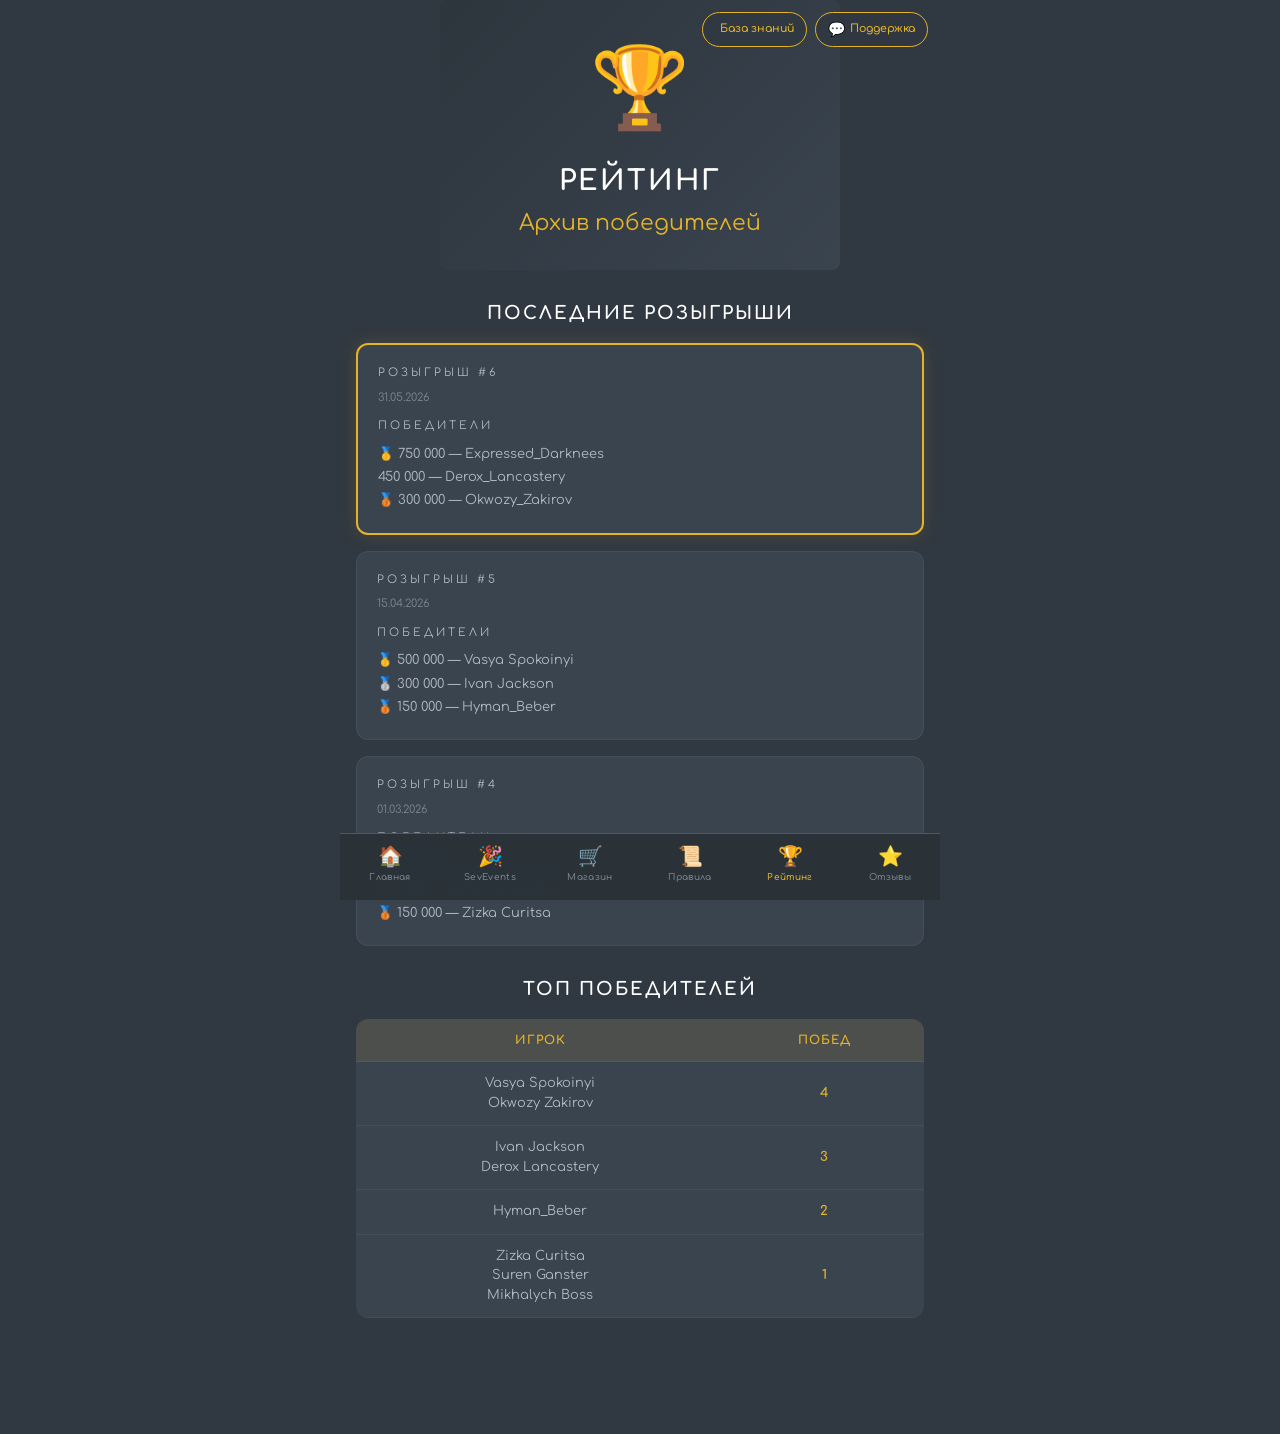
==== commit fa090ca3: "Update archive.html" ====
--- a/archive.html
+++ b/archive.html
@@ -9,7 +9,7 @@
 <body>
 
     <div class="top-actions">
-        <a href="#" class="top-btn"><span class="top-btn-icon">📚</span> База знаний</a>
+        <a href="#" class="top-btn"><span class="top-btn-icon"></span> База знаний</a>
         <a href="support.html" class="top-btn"><span class="top-btn-icon">💬</span> Поддержка</a>
     </div>
 
@@ -32,7 +32,7 @@
             <div class="promo-label" style="text-align: left;">ПОБЕДИТЕЛИ</div>
             <div style="font-size: 13px; color: var(--text-gray); line-height: 1.8;">
                 🥇 750 000 — Expressed_Darknees<br>
-                🥈 450 000 — Derox_Lancastery<br>
+                 450 000 — Derox_Lancastery<br>
                 🥉 300 000 — Okwozy_Zakirov
             </div>
         </div>
@@ -54,7 +54,7 @@
             <div class="promo-label" style="text-align: left;">ПОБЕДИТЕЛИ</div>
             <div style="font-size: 13px; color: var(--text-gray); line-height: 1.8;">
                 🥇 500 000 — Okwozy Zakirov<br>
-                🥈 300 000 — Derox Lancastery<br>
+                 300 000 — Derox Lancastery<br>
                 🥉 150 000 — Zizka Curitsa
             </div>
         </div>
@@ -71,8 +71,8 @@
 
     <nav class="bottom-nav">
         <a href="index.html"><span class="bottom-nav-icon"><span class="emoji-icon">🏠</span></span><span class="bottom-nav-label">Главная</span></a>
-        <a href="events.html"><span class="bottom-nav-icon"><span class="emoji-icon"></span></span><span class="bottom-nav-label">SevEvents</span></a>
-        <a href="#"><span class="bottom-nav-icon"><span class="emoji-icon">🛒</span></span><span class="bottom-nav-label">Магазин</span></a>
+        <a href="events.html"><span class="bottom-nav-icon"><span class="emoji-icon">🎉</span></span><span class="bottom-nav-label">SevEvents</span></a>
+        <a href="shop.html"><span class="bottom-nav-icon"><span class="emoji-icon">🛒</span></span><span class="bottom-nav-label">Магазин</span></a>
         <a href="rules.html"><span class="bottom-nav-icon"><span class="emoji-icon">📜</span></span><span class="bottom-nav-label">Правила</span></a>
         <a href="archive.html" class="active"><span class="bottom-nav-icon"><span class="emoji-icon">🏆</span></span><span class="bottom-nav-label">Рейтинг</span></a>
         <a href="reviews.html"><span class="bottom-nav-icon"><span class="emoji-icon">⭐</span></span><span class="bottom-nav-label">Отзывы</span></a>
--- a/styles.css
+++ b/styles.css
@@ -570,6 +570,149 @@
     white-space: nowrap;
 }
 
+/* ===== МАГАЗИН ===== */
+.shop-grid {
+    display: flex;
+    flex-direction: column;
+    gap: 16px;
+}
+
+.shop-card {
+    background: var(--bg-card);
+    border: 1px solid rgba(228, 179, 40, 0.3);
+    border-radius: 16px;
+    padding: 30px 20px;
+    text-align: center;
+    position: relative;
+    transition: all 0.3s ease;
+}
+
+.shop-card:hover {
+    border-color: var(--accent-gold);
+    transform: translateY(-2px);
+    box-shadow: 0 8px 25px rgba(228, 179, 40, 0.15);
+}
+
+.shop-card-image {
+    width: 180px;
+    height: 140px;
+    margin: 0 auto 20px;
+    display: flex;
+    align-items: center;
+    justify-content: center;
+    position: relative;
+}
+
+.shop-card-image img {
+    max-width: 100%;
+    max-height: 100%;
+    object-fit: contain;
+}
+
+.shop-card-image .emoji-product {
+    font-size: 100px;
+    filter: drop-shadow(0 4px 8px rgba(0, 0, 0, 0.3));
+}
+
+.shop-card-amount {
+    font-size: 32px;
+    font-weight: 700;
+    color: var(--accent-gold);
+    margin-bottom: 4px;
+    font-family: 'Comfortaa', cursive;
+}
+
+.shop-card-name {
+    font-size: 15px;
+    color: var(--text-white);
+    margin-bottom: 20px;
+    font-weight: 500;
+}
+
+.shop-card-price {
+    display: inline-flex;
+    align-items: center;
+    gap: 8px;
+    background: linear-gradient(135deg, var(--accent-gold), #c99a1f);
+    color: var(--bg-primary);
+    padding: 10px 20px;
+    border-radius: 10px;
+    font-weight: 700;
+    font-size: 16px;
+    box-shadow: 0 4px 15px rgba(228, 179, 40, 0.4);
+    cursor: pointer;
+    transition: all 0.2s;
+    border: none;
+    font-family: 'Comfortaa', cursive;
+}
+
+.shop-card-price:hover {
+    transform: scale(1.05);
+    box-shadow: 0 6px 20px rgba(228, 179, 40, 0.6);
+}
+
+.shop-card-price .price-icon {
+    font-size: 18px;
+}
+
+.shop-card-price .price-coin {
+    width: 20px;
+    height: 20px;
+    background: #fff;
+    border-radius: 50%;
+    display: inline-flex;
+    align-items: center;
+    justify-content: center;
+    font-size: 12px;
+    font-weight: 700;
+    color: var(--accent-gold);
+}
+
+.shop-card-price .price-diamond {
+    font-size: 16px;
+}
+
+/* Категории магазина */
+.shop-categories {
+    display: flex;
+    gap: 8px;
+    overflow-x: auto;
+    padding: 4px 0 12px 0;
+    margin-bottom: 16px;
+    scrollbar-width: none;
+}
+
+.shop-categories::-webkit-scrollbar {
+    display: none;
+}
+
+.shop-category {
+    flex-shrink: 0;
+    padding: 8px 16px;
+    background: var(--bg-card);
+    border: 1px solid rgba(255, 255, 255, 0.05);
+    border-radius: 20px;
+    color: var(--text-gray);
+    font-size: 12px;
+    font-weight: 600;
+    cursor: pointer;
+    transition: all 0.2s;
+    text-decoration: none;
+    font-family: 'Comfortaa', cursive;
+}
+
+.shop-category:hover {
+    border-color: var(--accent-gold);
+    color: var(--accent-gold);
+    text-decoration: none;
+}
+
+.shop-category.active {
+    background: var(--accent-gold);
+    color: var(--bg-primary);
+    border-color: var(--accent-gold);
+}
+
 /* ===== ПОДВАЛ ===== */
 .footer-disclaimer {
     text-align: center;
